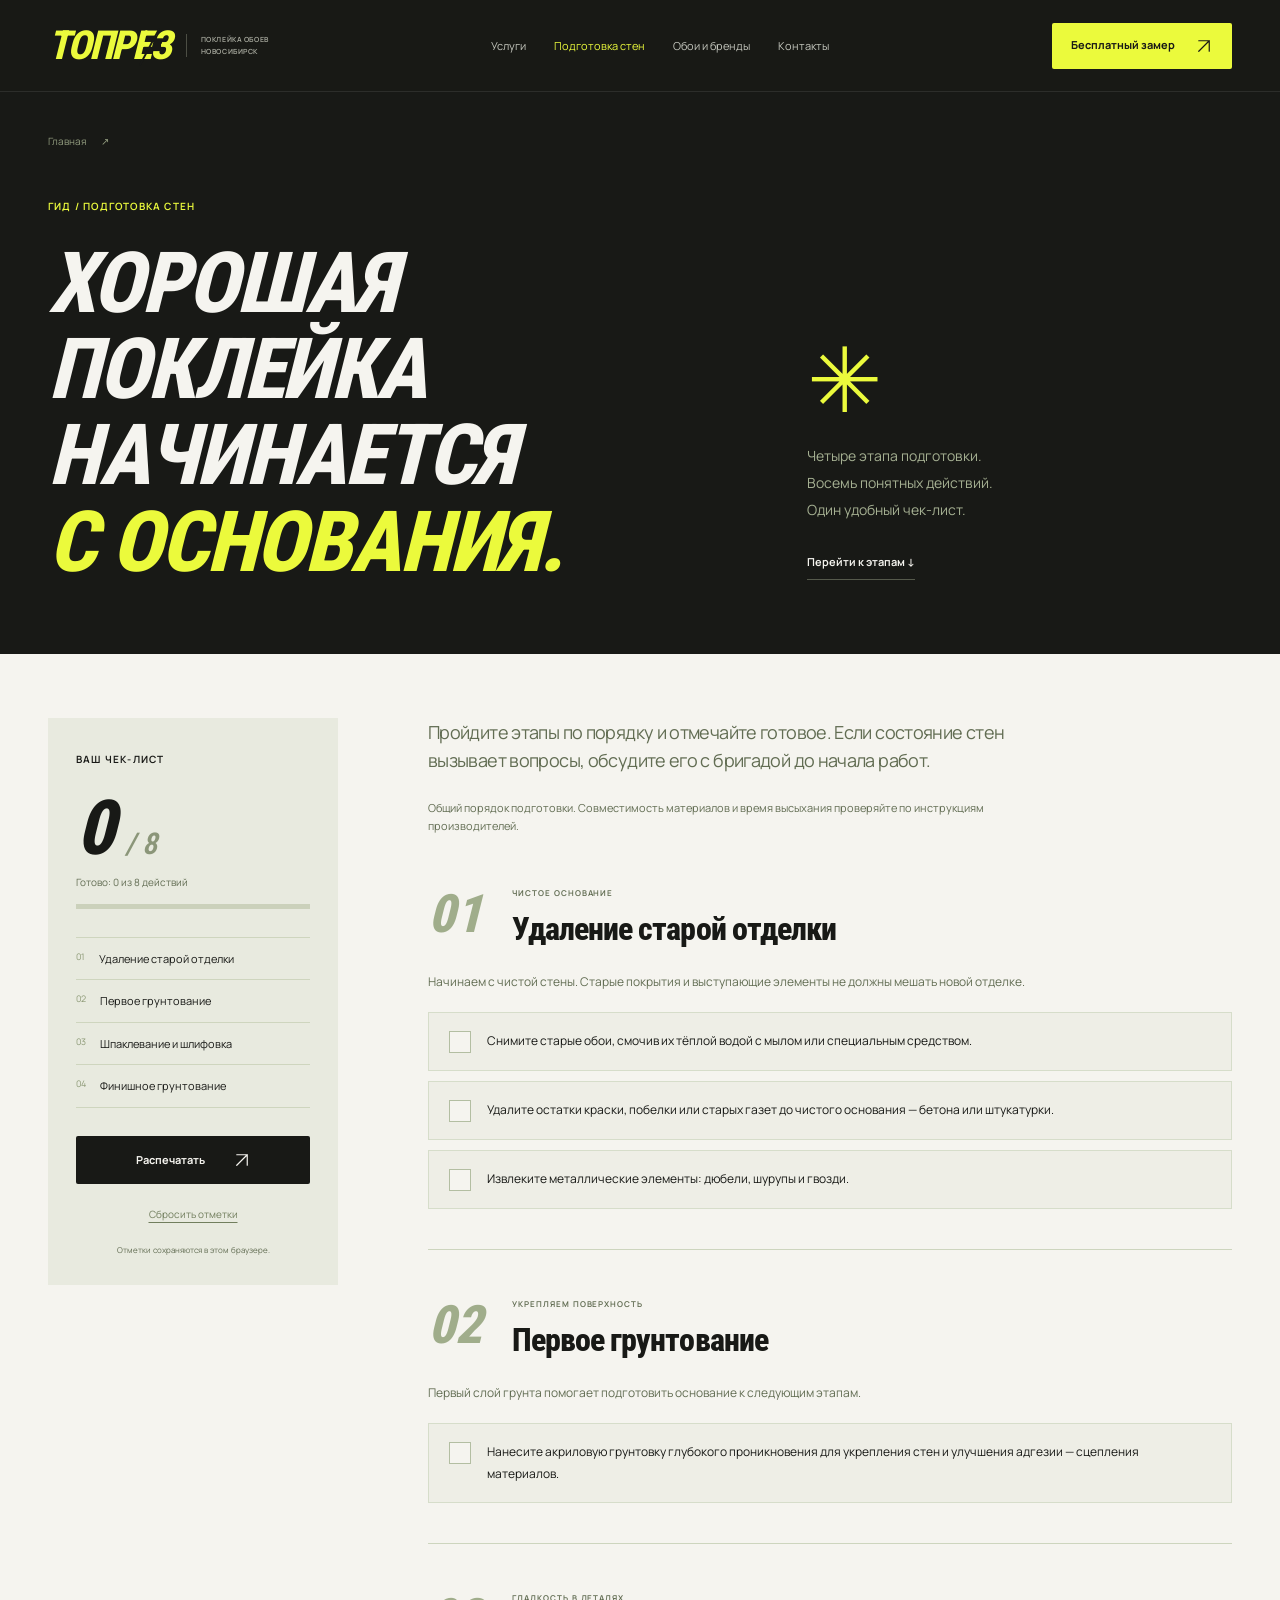
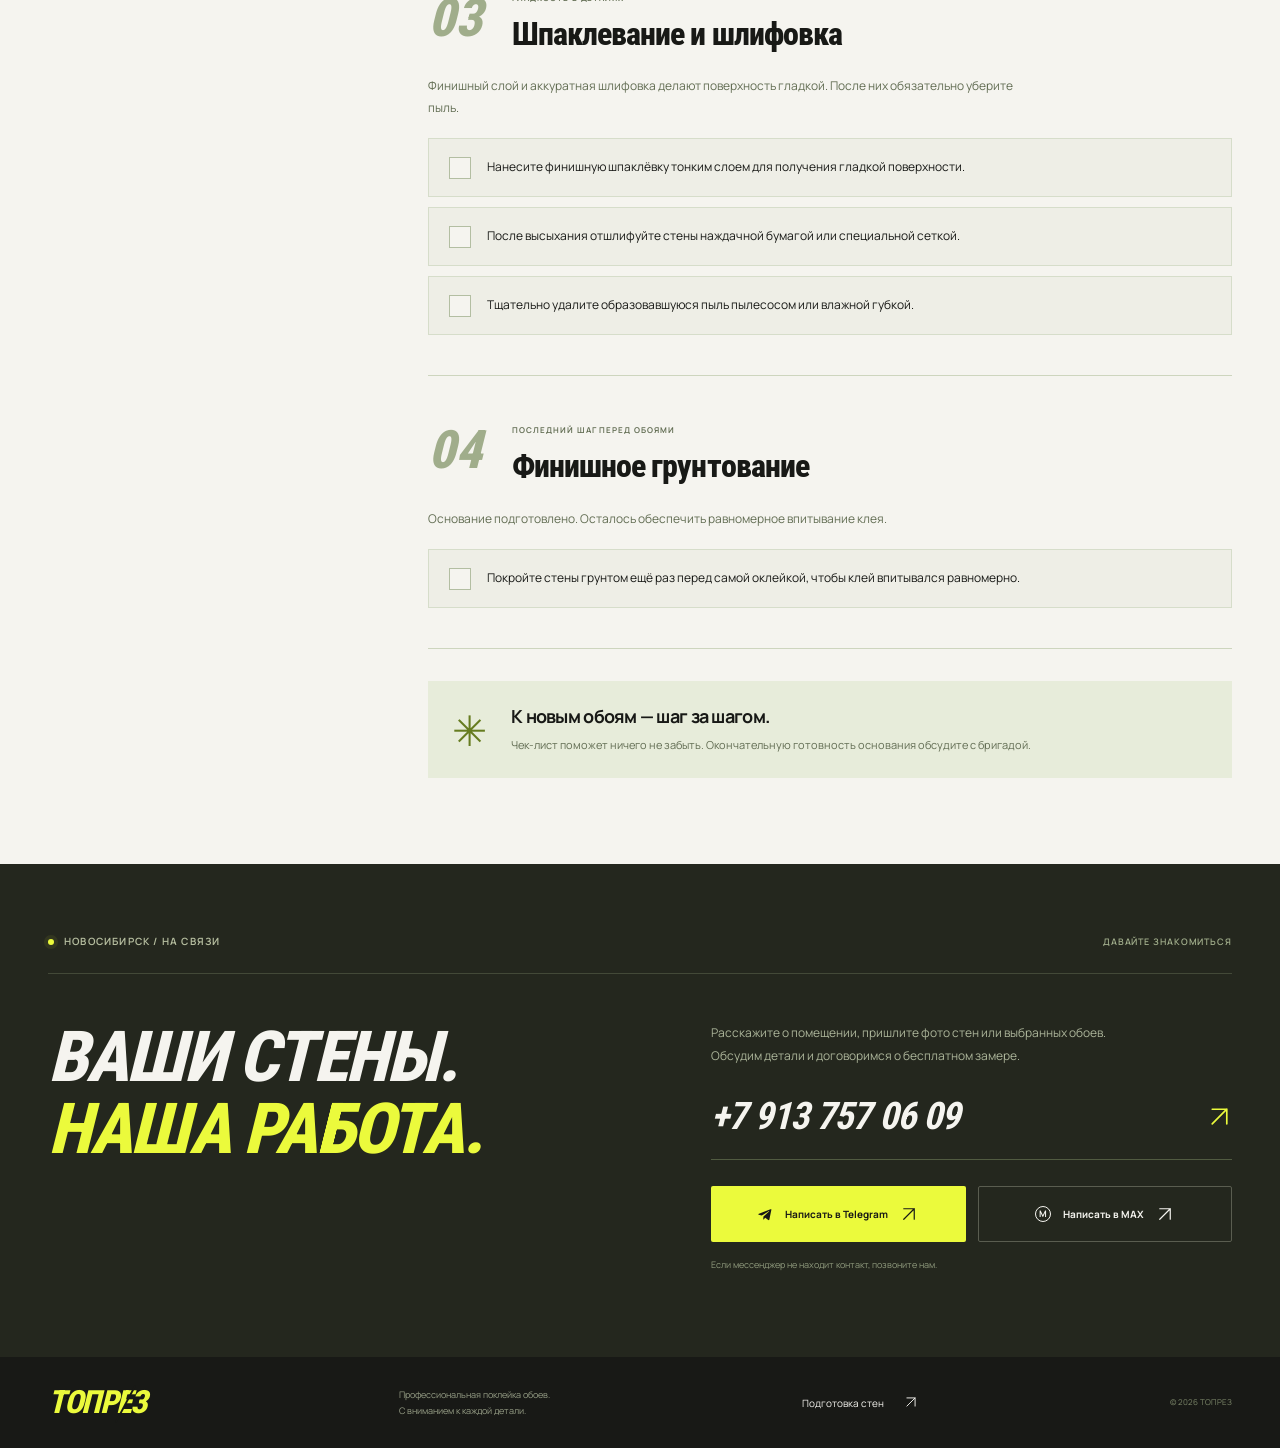
==== preparation/index.html @ 68a61044 "Publish TOPREZ wallpaper installation website" ====
<!doctype html><html lang="ru"><head><meta charset="UTF-8"><meta name="viewport" content="width=device-width,initial-scale=1"><meta name="theme-color" content="#181916"><title>Подготовка стен под обои — чек-лист | ТОПРЕЗ</title><meta name="description" content="Все этапы подготовки стен: удаление старой отделки, грунтование, шпаклевание и шлифовка. Чек-лист с сохранением и печатью."><meta property="og:title" content="Подготовка стен под обои — чек-лист | ТОПРЕЗ"><meta property="og:description" content="Все этапы подготовки стен: удаление старой отделки, грунтование, шпаклевание и шлифовка. Чек-лист с сохранением и печатью."><meta property="og:type" content="website"><link rel="icon" href="../assets/favicon.svg" type="image/svg+xml"><link rel="stylesheet" href="../assets/style.css"><script src="../assets/settings.js" defer></script><script src="../assets/app.js" defer></script></head><body class="page-preparation"><a class="skip-link" href="#main">К содержанию</a><header class="site-header"><div class="wrap header-inner"><a class="brand" href="../index.html" aria-label="ТОПРЕЗ — главная"><span class="wordmark">ТОПРЕЗ<span class="brand-cut" aria-hidden="true"></span></span><span class="brand-caption">ПОКЛЕЙКА ОБОЕВ <br>НОВОСИБИРСК</span></a><nav id="navigation" aria-label="Основная навигация"><a href="../index.html#services">Услуги</a><a aria-current="page" href="../preparation/index.html">Подготовка стен</a><a  href="../wallpapers/index.html">Обои и бренды</a><a href="#contact">Контакты</a></nav><button class="button button-small header-cta" data-contact>Бесплатный замер <svg viewBox="0 0 24 24" fill="none" aria-hidden="true"><path d="M5 19 19 5M5 5h14v14"/></svg></button><button class="menu-button" aria-label="Открыть меню" aria-expanded="false" aria-controls="navigation"><span></span><span></span></button></div></header><main id="main"><section class="subhero"><div class="wrap"><a class="breadcrumb" href="../index.html">Главная <span>↗</span></a><div class="subhero-grid"><div><span class="eyebrow yellow">ГИД / ПОДГОТОВКА СТЕН</span><h1>ХОРОШАЯ ПОКЛЕЙКА <br>НАЧИНАЕТСЯ <br><span>С ОСНОВАНИЯ.</span></h1></div><div class="subhero-aside"><span class="big-asterisk" aria-hidden="true">✳</span><p>Четыре этапа подготовки. <br>Восемь понятных действий. <br>Один удобный чек-лист.</p><a class="text-link light-link" href="#checklist">Перейти к этапам ↓</a></div></div></div></section><section class="prep-content light-section" id="checklist"><div class="wrap prep-layout"><aside class="prep-sidebar"><div class="checklist-progress"><span class="eyebrow">ВАШ ЧЕК-ЛИСТ</span><div class="progress-count"><strong id="completed-count">0</strong><span>/ 8</span></div><p id="progress-label">Отметьте выполненные действия</p><progress id="prep-progress" max="8" value="0" aria-label="Подготовка стен: выполненные действия"></progress><nav aria-label="Этапы подготовки"><a href="#step-1"><span>01</span>Удаление старой отделки</a><a href="#step-2"><span>02</span>Первое грунтование</a><a href="#step-3"><span>03</span>Шпаклевание и шлифовка</a><a href="#step-4"><span>04</span>Финишное грунтование</a></nav><div class="checklist-actions"><button id="print-checklist" class="button button-dark">Распечатать <svg viewBox="0 0 24 24" fill="none" aria-hidden="true"><path d="M5 19 19 5M5 5h14v14"/></svg></button><button id="reset-checklist" class="reset-link">Сбросить отметки</button></div><small id="storage-notice">Отметки сохраняются в этом браузере.</small></div></aside><div class="prep-steps"><div class="prep-intro"><p>Пройдите этапы по порядку и отмечайте готовое. Если состояние стен вызывает вопросы, обсудите его с бригадой до начала работ.</p><small>Общий порядок подготовки. Совместимость материалов и время высыхания проверяйте по инструкциям производителей.</small></div><article class="prep-step" id="step-1"><div class="prep-step-heading"><span class="prep-no">01</span><div><span class="eyebrow">ЧИСТОЕ ОСНОВАНИЕ</span><h2>Удаление старой отделки</h2></div></div><p class="prep-description">Начинаем с чистой стены. Старые покрытия и выступающие элементы не должны мешать новой отделке.</p><div class="check-items"><label class="check-item"><input type="checkbox" data-prep="0"><span class="custom-check"><svg viewBox="0 0 24 24" fill="none" aria-hidden="true"><path d="m5 12 4 4L19 6"/></svg></span><span>Снимите старые обои, смочив их тёплой водой с мылом или специальным средством.</span></label><label class="check-item"><input type="checkbox" data-prep="1"><span class="custom-check"><svg viewBox="0 0 24 24" fill="none" aria-hidden="true"><path d="m5 12 4 4L19 6"/></svg></span><span>Удалите остатки краски, побелки или старых газет до чистого основания — бетона или штукатурки.</span></label><label class="check-item"><input type="checkbox" data-prep="2"><span class="custom-check"><svg viewBox="0 0 24 24" fill="none" aria-hidden="true"><path d="m5 12 4 4L19 6"/></svg></span><span>Извлеките металлические элементы: дюбели, шурупы и гвозди.</span></label></div></article><article class="prep-step" id="step-2"><div class="prep-step-heading"><span class="prep-no">02</span><div><span class="eyebrow">УКРЕПЛЯЕМ ПОВЕРХНОСТЬ</span><h2>Первое грунтование</h2></div></div><p class="prep-description">Первый слой грунта помогает подготовить основание к следующим этапам.</p><div class="check-items"><label class="check-item"><input type="checkbox" data-prep="3"><span class="custom-check"><svg viewBox="0 0 24 24" fill="none" aria-hidden="true"><path d="m5 12 4 4L19 6"/></svg></span><span>Нанесите акриловую грунтовку глубокого проникновения для укрепления стен и улучшения адгезии — сцепления материалов.</span></label></div></article><article class="prep-step" id="step-3"><div class="prep-step-heading"><span class="prep-no">03</span><div><span class="eyebrow">ГЛАДКОСТЬ В ДЕТАЛЯХ</span><h2>Шпаклевание и шлифовка</h2></div></div><p class="prep-description">Финишный слой и аккуратная шлифовка делают поверхность гладкой. После них обязательно уберите пыль.</p><div class="check-items"><label class="check-item"><input type="checkbox" data-prep="4"><span class="custom-check"><svg viewBox="0 0 24 24" fill="none" aria-hidden="true"><path d="m5 12 4 4L19 6"/></svg></span><span>Нанесите финишную шпаклёвку тонким слоем для получения гладкой поверхности.</span></label><label class="check-item"><input type="checkbox" data-prep="5"><span class="custom-check"><svg viewBox="0 0 24 24" fill="none" aria-hidden="true"><path d="m5 12 4 4L19 6"/></svg></span><span>После высыхания отшлифуйте стены наждачной бумагой или специальной сеткой.</span></label><label class="check-item"><input type="checkbox" data-prep="6"><span class="custom-check"><svg viewBox="0 0 24 24" fill="none" aria-hidden="true"><path d="m5 12 4 4L19 6"/></svg></span><span>Тщательно удалите образовавшуюся пыль пылесосом или влажной губкой.</span></label></div></article><article class="prep-step" id="step-4"><div class="prep-step-heading"><span class="prep-no">04</span><div><span class="eyebrow">ПОСЛЕДНИЙ ШАГ ПЕРЕД ОБОЯМИ</span><h2>Финишное грунтование</h2></div></div><p class="prep-description">Основание подготовлено. Осталось обеспечить равномерное впитывание клея.</p><div class="check-items"><label class="check-item"><input type="checkbox" data-prep="7"><span class="custom-check"><svg viewBox="0 0 24 24" fill="none" aria-hidden="true"><path d="m5 12 4 4L19 6"/></svg></span><span>Покройте стены грунтом ещё раз перед самой оклейкой, чтобы клей впитывался равномерно.</span></label></div></article><div class="prep-finish"><span aria-hidden="true">✳</span><div><h3 id="finish-title">К новым обоям — шаг за шагом.</h3><p>Чек-лист поможет ничего не забыть. Окончательную готовность основания обсудите с бригадой.</p></div></div></div></div></section></main><section class="contact-section" id="contact"><div class="wrap"><div class="section-top"><span class="eyebrow"><span class="dot"></span> НОВОСИБИРСК / НА СВЯЗИ</span><span class="section-number">ДАВАЙТЕ ЗНАКОМИТЬСЯ</span></div><div class="contact-grid"><h2>ВАШИ СТЕНЫ. <br><span>НАША РАБОТА.</span></h2><div class="contact-copy"><p>Расскажите о помещении, пришлите фото стен или выбранных обоев. Обсудим детали и договоримся о бесплатном замере.</p><a class="phone-link" href="tel:+79137570609">+7 913 757 06 09 <svg viewBox="0 0 24 24" fill="none" aria-hidden="true"><path d="M5 19 19 5M5 5h14v14"/></svg></a><div class="contact-buttons"><a class="button" href="https://t.me/+79137570609" target="_blank" rel="noopener noreferrer"><svg viewBox="0 0 24 24" aria-hidden="true" fill="currentColor"><path d="M21.4 4.2 18.2 20c-.2 1.1-.9 1.3-1.8.8l-4.8-3.5-2.3 2.2c-.3.3-.5.5-1 .5l.4-4.9 9-8.1c.4-.4-.1-.6-.6-.3L6 13.7l-4.8-1.5c-1-.3-1-1 .2-1.4L20 3.6c.9-.3 1.7.2 1.4.6Z"/></svg> Написать в Telegram <svg viewBox="0 0 24 24" fill="none" aria-hidden="true"><path d="M5 19 19 5M5 5h14v14"/></svg></a><button class="button button-outline" data-max><span class="max-symbol" aria-hidden="true">М</span> Написать в MAX <svg viewBox="0 0 24 24" fill="none" aria-hidden="true"><path d="M5 19 19 5M5 5h14v14"/></svg></button></div><p class="contact-note">Если мессенджер не находит контакт, позвоните нам.</p></div></div></div></section><footer class="footer"><div class="wrap footer-inner"><a class="brand" href="../index.html" aria-label="ТОПРЕЗ — главная"><span class="wordmark">ТОПРЕЗ<span class="brand-cut" aria-hidden="true"></span></span></a><p>Профессиональная поклейка обоев. <br>С вниманием к каждой детали.</p><a href="../preparation/index.html">Подготовка стен <svg viewBox="0 0 24 24" fill="none" aria-hidden="true"><path d="M5 19 19 5M5 5h14v14"/></svg></a><span>© 2026 ТОПРЕЗ</span></div></footer><div class="mobile-contact"><a href="tel:+79137570609" aria-label="Позвонить"><svg viewBox="0 0 24 24" fill="none" aria-hidden="true"><path d="m8 3 3 5-3 3c2 3 3 4 6 5l3-3 4 3c0 4-2 6-5 5C9 19 4 14 3 8 2 5 4 3 8 3Z"/></svg></a><button class="button" data-contact>Записаться на замер <svg viewBox="0 0 24 24" fill="none" aria-hidden="true"><path d="M5 19 19 5M5 5h14v14"/></svg></button></div><dialog id="contact-dialog" aria-labelledby="dialog-title"><button class="dialog-close" aria-label="Закрыть">×</button><div class="eyebrow">БЕСПЛАТНЫЙ ЗАМЕР</div><h2 id="dialog-title">ОБСУДИМ <br>ВАШИ СТЕНЫ?</h2><p id="dialog-copy">Выберите удобный способ связи. Расскажите, какие обои вы выбрали и когда планируете начать.</p><a class="dialog-phone" href="tel:+79137570609">+7 913 757 06 09</a><div class="dialog-actions"><a class="button" id="dialog-telegram" href="https://t.me/+79137570609" target="_blank" rel="noopener noreferrer"><svg viewBox="0 0 24 24" aria-hidden="true" fill="currentColor"><path d="M21.4 4.2 18.2 20c-.2 1.1-.9 1.3-1.8.8l-4.8-3.5-2.3 2.2c-.3.3-.5.5-1 .5l.4-4.9 9-8.1c.4-.4-.1-.6-.6-.3L6 13.7l-4.8-1.5c-1-.3-1-1 .2-1.4L20 3.6c.9-.3 1.7.2 1.4.6Z"/></svg> Telegram <svg viewBox="0 0 24 24" fill="none" aria-hidden="true"><path d="M5 19 19 5M5 5h14v14"/></svg></a><button class="button button-dark" id="dialog-max">MAX <svg viewBox="0 0 24 24" fill="none" aria-hidden="true"><path d="M5 19 19 5M5 5h14v14"/></svg></button><button class="button button-outline-dark" id="copy-phone">Скопировать номер</button><a class="dialog-call" href="tel:+79137570609"><svg viewBox="0 0 24 24" fill="none" aria-hidden="true"><path d="m8 3 3 5-3 3c2 3 3 4 6 5l3-3 4 3c0 4-2 6-5 5C9 19 4 14 3 8 2 5 4 3 8 3Z"/></svg> Позвонить</a></div><p id="copy-status" role="status" aria-live="polite"></p><a id="open-max" class="text-link" href="https://web.max.ru/" target="_blank" rel="noopener noreferrer" hidden>Открыть MAX <svg viewBox="0 0 24 24" fill="none" aria-hidden="true"><path d="M5 19 19 5M5 5h14v14"/></svg></a></dialog><div class="toast" role="status" aria-live="polite"></div></body></html>
---- assets/style.css ----
@font-face{font-family:Display;src:url('display.ttf') format('truetype');font-display:swap;font-weight:100 900}@font-face{font-family:Text;src:url('text.ttf') format('truetype');font-display:swap;font-weight:100 900}
:root{--ink:#181916;--yellow:#ebfa3c;--paper:#f5f4ef;--muted:#9e9f96;--line:#d8d8cf;--display:Display,'Arial Narrow',Impact,sans-serif;--text:Text,Arial,sans-serif}*{box-sizing:border-box}html{scroll-behavior:smooth;scroll-padding-top:96px}body{margin:0;background:var(--ink);color:var(--paper);font:15px/1.6 var(--text);-webkit-font-smoothing:antialiased}body.menu-open,body.dialog-open{overflow:hidden}button,input{font:inherit}a{color:inherit;text-decoration:none}button{cursor:pointer}button,a,input,summary{touch-action:manipulation}button{color:inherit}svg{width:24px;height:24px;flex-shrink:0;stroke:currentColor;stroke-width:1.6;stroke-linecap:round;stroke-linejoin:round}svg[fill=currentColor]{stroke:none}img{max-width:100%;display:block}button{border:0;background:none}button:disabled{cursor:default}a:focus-visible,button:focus-visible,summary:focus-visible,[tabindex]:focus-visible{outline:3px solid #8b9c00;outline-offset:5px}.site-header a:focus-visible,.site-header button:focus-visible,.contact-section a:focus-visible,.contact-section button:focus-visible{outline-color:var(--yellow)}[hidden]{display:none!important}::selection{background:var(--yellow);color:var(--ink)}h1,h2,h3,p{margin-top:0}h1,h2{font-family:var(--display);font-weight:800;font-style:italic;letter-spacing:-.025em;line-height:1.02}h1{font-size:clamp(64px,7.9vw,120px)}h2{font-size:clamp(40px,4.4vw,66px)}h3{font-size:22px;line-height:1.25;letter-spacing:-.04em}h2 em{font-style:inherit;color:#73766b}p{margin-bottom:24px}small{font-size:12px;line-height:1.6}a,button{transition:background .2s,color .2s,transform .2s}.wrap{width:min(1320px,calc(100% - 96px));margin-inline:auto}.yellow{color:var(--yellow)}.eyebrow{font-size:10px;letter-spacing:.12em;font-weight:650;display:inline-flex;gap:10px;align-items:center;line-height:1.5}.dot{width:6px;height:6px;border-radius:50%;background:var(--yellow);display:inline-block;box-shadow:0 0 0 4px #ebfa3c12}.section-top{display:flex;justify-content:space-between;gap:24px;align-items:center;margin-bottom:48px}.section-number{font-size:9px;font-weight:600;letter-spacing:.1em;color:#797c70}.button{display:inline-flex;justify-content:center;align-items:center;gap:28px;padding:19px 24px;background:var(--yellow);color:var(--ink);font-size:12px;font-weight:700;line-height:1.3;min-height:56px;border:1px solid transparent;border-radius:2px}.button:hover{background:#f2ff78;transform:translateY(-2px)}.button svg{width:18px;height:18px}.button-small{min-height:44px;padding:13px 18px;gap:20px;font-size:11px}.button-dark{background:var(--ink);color:var(--paper)}.button-dark:hover{background:#34362e}.button-outline{border-color:#5a5d50;background:transparent;color:var(--paper)}.button-outline:hover{background:#303228}.button-outline-dark{background:transparent;border-color:#c3c6b8;color:var(--ink)}.button-outline-dark:hover{background:#e2e5d7}.text-link{display:inline-flex;gap:30px;align-items:center;padding:0 0 8px;border-bottom:1px solid #babeb0;font-size:12px;line-height:1.5;font-weight:650;color:var(--ink)}.text-link svg{width:18px;height:18px}.text-link:hover{gap:36px;color:#6d7605}.light-link{color:var(--paper);border-color:#55594b}.light-link:hover{color:var(--yellow)}.light-section{background:var(--paper);color:var(--ink)}.skip-link{position:fixed;top:-100px;left:20px;padding:12px;background:var(--yellow);color:var(--ink);z-index:50}.skip-link:focus{top:16px}
/* Brand and navigation */
.site-header{height:92px;border-bottom:1px solid #ffffff17;background:#181916f5;position:relative;z-index:20}.header-inner{height:100%;display:flex;align-items:center;justify-content:space-between;gap:28px}.brand{display:inline-flex;align-items:center;gap:16px}.wordmark{font:italic 800 40px/.9 var(--display);letter-spacing:-.055em;color:var(--yellow);position:relative;display:inline-block;white-space:nowrap}.brand-caption{font-size:7px;font-weight:650;line-height:1.6;letter-spacing:.08em;color:#a4a69a;border-left:1px solid #4c4e44;padding-left:14px}.brand-cut{display:block;background:var(--ink);height:2px;width:41px;position:absolute;right:0;top:50%;transform:rotate(-62deg)}nav{display:flex;gap:28px;align-items:center}.site-header nav a{font-size:11px;color:#c5c7bd;white-space:nowrap}.site-header nav a:hover,.site-header nav a[aria-current]{color:var(--yellow)}.menu-button{display:none;width:42px;height:42px;padding:10px}.menu-button span{display:block;width:22px;height:1px;background:var(--paper);margin:6px 0;transition:transform .2s}.menu-button[aria-expanded=true] span:first-child{transform:translateY(3.5px) rotate(45deg)}.menu-button[aria-expanded=true] span:last-child{transform:translateY(-3.5px) rotate(-45deg)}
/* Main hero */
.hero{padding-top:56px;overflow:hidden}.hero-grid{display:grid;grid-template-columns:1.05fr 1fr;gap:36px;align-items:center}.hero-copy{position:relative;z-index:2;padding-block:10px}.hero h1{margin:28px 0 24px;font-size:clamp(60px,7.4vw,110px);line-height:1.02;white-space:nowrap}.hero h1 span{color:var(--yellow)}.hero-description{color:#b5b8aa;font-size:12px;line-height:1.85;max-width:400px;margin-bottom:28px}.hero-actions{display:flex;gap:30px;align-items:center}.hero-secondary{font-size:11px;display:flex;gap:14px;align-items:center;color:#c9ccbd}.hero-secondary:hover{color:var(--yellow)}.hero-secondary span{font-size:18px}.hero-guarantee{display:flex;gap:12px;align-items:center;margin-top:38px;color:#e0e2d7;font-size:10px;line-height:1.6}.hero-guarantee svg{color:var(--yellow);width:27px;height:27px;border:1px solid #4a4e3a;border-radius:50%;padding:5px}.hero-guarantee small{font-size:9px;color:#919584}.hero-visual{height:535px;position:relative;align-self:stretch;margin-left:15px;isolation:isolate}.hero-visual>img{height:100%;width:100%;object-fit:cover;object-position:57% center;border-radius:1px}.hero-visual::after{content:'';position:absolute;inset:50% 0 0;background:linear-gradient(transparent,#16180dd9);z-index:0}.image-caption{position:absolute;bottom:24px;left:24px;right:50px;z-index:1;display:flex;flex-direction:column;gap:5px;font-size:8px;letter-spacing:.12em}.image-caption span:last-child{font-size:8px;color:#e0e0d0;letter-spacing:.02em}.hero-stamp{position:absolute;top:28px;left:-46px;width:112px;height:112px;border-radius:50%;background:var(--yellow);color:var(--ink);display:flex;align-items:center;justify-content:center;flex-direction:column;transform:rotate(-12deg);z-index:2;border:1px solid var(--ink);box-shadow:0 0 0 5px var(--yellow);font-size:8px;font-weight:700;letter-spacing:.09em}.hero-stamp strong{font:italic 800 40px/1.25 var(--display);letter-spacing:-.03em}.image-corner{position:absolute;bottom:0;right:0;background:var(--yellow);color:var(--ink);font-size:25px;width:50px;height:50px;text-align:center;line-height:50px;z-index:1}.hero-bottom{border-top:1px solid #ffffff1c;margin-top:42px;padding-block:22px;display:flex;align-items:center;justify-content:space-between;font-size:8px;letter-spacing:.1em;color:#9b9f8d}.tiny-cross{font-size:25px;color:var(--yellow);line-height:1}.brand-strip{background:var(--yellow);color:var(--ink);overflow:hidden;padding:14px 0 13px}.brand-strip>div{font:italic 800 42px/1 var(--display);letter-spacing:-.01em;display:flex;align-items:center;gap:28px;white-space:nowrap;width:max-content;transform:translateX(-32px)}.brand-strip span{font:normal 34px/1 Arial}.services{padding:90px 0 96px}.section-heading{display:flex;justify-content:space-between;align-items:flex-end;gap:60px;margin-bottom:38px}.section-heading h2{margin:0;flex:1}.section-heading>p{font-size:12px;color:#74786b;max-width:300px;margin:0;line-height:1.85}.service-grid{display:grid;grid-template-columns:repeat(3,1fr);gap:16px}.service-card{padding:28px 30px;background:#eaeae2;min-height:365px;position:relative;transition:transform .25s,background .25s}.service-card:hover{transform:translateY(-5px);background:#e4e5da}.card-top{display:flex;justify-content:space-between;align-items:center;margin-bottom:33px}.card-top>span{font-size:10px;color:#737866}.card-top>svg{width:52px;height:52px;stroke-width:1.3}.service-card h3{font:italic 800 38px/1.08 var(--display);letter-spacing:-.02em;margin-bottom:20px}.service-card p{font-size:11px;max-width:240px;color:#6b7061;line-height:1.85;padding-bottom:32px;margin-bottom:0}.service-card-yellow{background:var(--yellow)}.service-card-yellow:hover{background:#e5f23c}.service-card-yellow p{color:#4d532b}.circle-link{position:absolute;right:24px;bottom:24px;width:35px;height:35px;border:1px solid #c0c4b4;border-radius:50%;display:grid;place-items:center}.circle-link:hover{background:var(--ink);color:var(--yellow);border-color:var(--ink);transform:rotate(6deg)}.circle-link svg{width:17px;height:17px}.service-card-yellow .circle-link{border-color:#acb929}.day-section{padding:78px 0 82px;background:var(--ink)}.day-grid{display:grid;grid-template-columns:1.3fr 1fr;gap:100px}.day-section h2{font-size:clamp(65px,7.5vw,110px);margin:28px 0 0}.outline-text{-webkit-text-stroke:1px var(--yellow);color:transparent;font-size:1.15em}.day-copy{display:grid;grid-template-columns:60px 1fr;align-content:center;gap:0 28px}.asterisk{font-size:75px;line-height:1;color:var(--yellow);grid-row:1/4}.day-copy p{font-size:20px;line-height:1.5;margin:0 0 18px;letter-spacing:-.03em}.day-copy small{font-size:11px;color:#969d89;max-width:300px;line-height:1.8;margin-bottom:28px}.day-copy .text-link{justify-self:start}.process{padding:90px 0}.process h2{margin-bottom:45px}.steps-grid{display:grid;grid-template-columns:repeat(4,1fr);gap:30px}.step-no{display:flex;justify-content:space-between;border-bottom:1px solid #c7cbbb;padding-bottom:15px;margin-bottom:24px;font:italic 700 38px/1 var(--display);color:#9ca28d}.step-no>span{font:normal 18px var(--text);color:#686e5b}.steps-grid h3{font-size:16px;letter-spacing:-.04em;margin-bottom:12px}.steps-grid p{font-size:11px;color:#737969;line-height:1.85;margin:0}.steps-grid a{font-size:10px;font-weight:650;display:inline-block;margin-top:16px;border-bottom:1px solid #b8bfaa}.steps-grid a:hover{color:#777f05}.preparation-teaser{background:#e9e9df;color:var(--ink);padding:72px 0}.prep-teaser-grid{display:grid;grid-template-columns:1fr 1fr;gap:90px;align-items:center}.prep-teaser-grid h2{font-size:45px;margin:22px 0}.prep-teaser-grid p{font-size:12px;color:#6d7462;max-width:365px;line-height:1.85}.paper-art{position:relative;height:330px;display:flex;align-items:center;justify-content:center}.paper-sheet{position:absolute;width:230px;height:290px;background:#f9f9f3;border:1px solid #c9cdbd;box-shadow:8px 12px 20px #4b50300d}.sheet-back{transform:rotate(-12deg) translate(-20px,0);background:repeating-linear-gradient(0deg,#e5e5da,#e5e5da 1px,#e0e0d3 1px,#e0e0d3 4px)}.sheet-front{transform:rotate(6deg);padding:36px 22px;display:flex;flex-direction:column;justify-content:space-between}.sheet-front>span{font:italic 800 37px/1.1 var(--display);letter-spacing:-.04em}.sheet-front b{font-weight:800;color:#878f74}.sheet-front i{font-size:10px;font-style:normal;border-top:1px solid #c7cdba;padding-top:12px}.paper-note{position:absolute;bottom:5px;left:18px;writing-mode:vertical-rl;font-size:8px;letter-spacing:.16em;transform:rotate(180deg);color:#7a8468}.faq{padding:100px 0}.faq-grid{display:grid;grid-template-columns:.8fr 1.4fr;gap:100px}.faq h2{margin:24px 0}.faq-grid>div>p{font-size:12px;color:#7a806e;line-height:1.8}.faq details{border-bottom:1px solid #cdd1c1}.faq details:first-child{border-top:1px solid #cdd1c1}.faq summary{display:flex;align-items:center;justify-content:space-between;gap:20px;list-style:none;padding:22px 0;font-size:14px;font-weight:600;cursor:pointer}.faq summary::-webkit-details-marker{display:none}.faq summary span{font-weight:400;font-size:26px;color:#727b60;line-height:1}.faq details[open] summary span{transform:rotate(45deg)}.faq details>p{font-size:12px;color:#707a60;line-height:1.9;max-width:540px;margin:0 40px 24px 0}
/* Contacts */
.contact-section{padding:70px 0 84px;background:#24271e}.contact-section .section-top{border-bottom:1px solid #434938;padding-bottom:24px}.contact-section .eyebrow{color:#b4bc9e}.contact-section .section-number{color:#8c967b}.contact-grid{display:grid;grid-template-columns:1.1fr 1fr;gap:90px;align-items:start}.contact-grid h2{font-size:clamp(50px,5.5vw,80px);margin:0;white-space:nowrap}.contact-grid h2>span{color:var(--yellow)}.contact-copy>p{font-size:12px;color:#acb59a;line-height:1.9;max-width:410px;margin-bottom:24px}.phone-link{font:italic 700 38px/1.3 var(--display);display:flex;align-items:center;justify-content:space-between;border-bottom:1px solid #515b41;padding-bottom:18px;margin-bottom:26px;letter-spacing:-.025em}.phone-link:hover{color:var(--yellow)}.phone-link>svg{color:var(--yellow);width:25px;height:25px}.contact-buttons{display:flex;gap:12px}.contact-buttons .button{font-size:10px;gap:12px;padding:16px 18px;flex:1}.contact-buttons .button>svg:first-child{width:15px;height:15px}.contact-copy .contact-note{font-size:9px;margin:14px 0 0;color:#909b7e}.max-symbol{border:1.5px solid currentColor;border-radius:50%;font-size:9px;width:16px;height:16px;line-height:14px;text-align:center}.footer{background:var(--ink);padding:30px 0}.footer-inner{display:flex;align-items:center;justify-content:space-between;gap:24px}.footer .wordmark{font-size:32px}.footer p{font-size:9px;color:#979f87;line-height:1.7;margin:0}.footer-inner>a:not(.brand){display:flex;gap:20px;font-size:10px}.footer-inner>a>svg{width:14px;height:14px}.footer-inner>span{font-size:8px;color:#7e896b}.mobile-contact{display:none}dialog{border:0;border-radius:3px;width:min(510px,calc(100% - 32px));max-height:90dvh;overflow-y:auto;background:var(--paper);color:var(--ink);padding:44px;box-shadow:0 24px 100px #0007}dialog::backdrop{background:#11160ed4;backdrop-filter:blur(8px)}.dialog-close{position:absolute;right:15px;top:12px;font-size:30px;width:42px;height:42px;line-height:1;color:#737c65}.dialog-close:hover{color:var(--ink);background:#e5e8dc}.dialog-close:focus-visible{outline-offset:-3px}dialog h2{font-size:54px;margin:22px 0}dialog p{font-size:12px;line-height:1.8;color:#6e775f}.dialog-phone{font:italic 700 32px var(--display);letter-spacing:-.02em;display:inline-block;margin-bottom:24px}.dialog-phone:hover{color:#7b8500}.dialog-actions{display:grid;grid-template-columns:1fr 1fr;gap:10px}.dialog-actions .button{gap:14px;font-size:11px;padding:16px 12px}.dialog-call{display:flex;align-items:center;justify-content:center;gap:8px;font-size:11px}.dialog-call svg{width:16px;height:16px}#copy-status{margin:14px 0 0;font-size:11px;min-height:18px}.toast{position:fixed;bottom:28px;left:50%;transform:translate(-50%,20px);padding:12px 22px;border:1px solid #4a5536;background:var(--ink);color:var(--paper);font-size:12px;opacity:0;pointer-events:none;transition:.2s;z-index:80}.toast.visible{opacity:1;transform:translate(-50%,0)}
/* Inner pages */
.subhero{padding:36px 0 68px;background:var(--ink)}.breadcrumb{display:inline-flex;gap:14px;font-size:10px;color:#919b7e;margin-bottom:44px}.breadcrumb:hover{color:var(--yellow)}.subhero-grid{display:grid;grid-template-columns:1.6fr 1fr;gap:80px;align-items:end}.subhero h1{font-size:clamp(55px,6.6vw,96px);margin:24px 0 0}.subhero h1 span{color:var(--yellow)}.subhero-aside{padding-bottom:6px}.big-asterisk{font-size:90px;color:var(--yellow);display:block;line-height:1;margin-bottom:20px}.subhero-aside p{font-size:14px;line-height:1.9;color:#a5b092;margin-bottom:26px}.subhero-aside .text-link{font-size:11px}.prep-content{padding:64px 0 86px}.prep-layout{display:grid;grid-template-columns:290px 1fr;gap:90px;align-items:start}.prep-sidebar{position:sticky;top:28px}.checklist-progress{background:#e8eadf;padding:28px}.progress-count{display:flex;align-items:baseline;gap:10px;margin:20px 0 8px}.progress-count strong{font:italic 800 76px/1 var(--display)}.progress-count span{font:italic 600 30px/1 var(--display);color:#8b9679}.checklist-progress>p{font-size:10px;color:#6e7a5e;margin:0 0 14px}.checklist-progress progress{width:100%;height:5px;display:block;border:0;border-radius:0;background:#cbd1bb;accent-color:#5e6e22}.checklist-progress progress::-webkit-progress-bar{background:#cbd1bb}.checklist-progress progress::-webkit-progress-value{background:#5e6e22}.checklist-progress nav{margin:28px 0;display:flex;align-items:stretch;flex-direction:column;gap:0}.checklist-progress nav a{display:flex;gap:14px;padding:12px 0;border-bottom:1px solid #ced5be;font-size:11px}.checklist-progress nav a:first-child{border-top:1px solid #ced5be}.checklist-progress nav a span{color:#8b9874;font-size:9px}.checklist-progress nav a:hover{color:#657603}.checklist-actions{display:flex;flex-direction:column;gap:14px}.checklist-actions .button{font-size:11px;padding:14px;min-height:46px}.reset-link{font-size:10px;color:#717e5d;text-decoration:underline;text-underline-offset:4px;padding:8px}.checklist-progress>small{font-size:8px;color:#737f60;display:block;margin-top:14px;text-align:center}.prep-intro>p{font-size:18px;letter-spacing:-.035em;line-height:1.6;max-width:650px}.prep-intro>small{font-size:11px;color:#818c6e;display:block;max-width:600px}.prep-step{padding:40px 0;border-bottom:1px solid #cdd5be;scroll-margin-top:20px}.prep-step:first-of-type{padding-top:45px}.prep-step-heading{display:flex;gap:22px;align-items:center;margin-bottom:22px}.prep-no{font:italic 800 53px/1 var(--display);color:#a0ad8b;min-width:62px}.prep-step-heading .eyebrow{font-size:8px;color:#85926f}.prep-step h2{font-size:32px;font-style:normal;letter-spacing:-.03em;line-height:1.2;margin:7px 0 0}.prep-description{font-size:12px;line-height:1.8;color:#7d886b;max-width:610px;margin-bottom:20px}.check-items{display:flex;flex-direction:column;gap:10px}.check-item{position:relative;display:flex;align-items:flex-start;gap:16px;border:1px solid #d6ddca;padding:17px 20px;cursor:pointer;transition:background .15s,border .15s;font-size:12px;line-height:1.8;background:#eeeee6}.check-item:hover{background:#e6e9dc;border-color:#b6c49e}.check-item input{position:absolute;opacity:0;width:24px;height:24px;margin:0}.custom-check{width:22px;height:22px;border:1px solid #b3bea2;display:grid;place-items:center;flex-shrink:0;margin-top:1px;background:var(--paper)}.custom-check svg{width:15px;height:15px;opacity:0}.check-item input:checked+.custom-check{background:var(--yellow);border-color:#adb92e}.check-item input:checked+.custom-check svg{opacity:1}.check-item:has(input:checked){background:#e6ebd8}.check-item input:focus-visible+.custom-check{outline:3px solid #718316;outline-offset:3px}.prep-finish{display:flex;gap:24px;margin-top:32px;padding:24px;background:#e7ecda;align-items:center}.prep-finish>span{font-size:42px;color:#667c20;line-height:1}.prep-finish h3{font-size:18px;margin:0 0 8px}.prep-finish p{font-size:11px;color:#778766;margin:0;line-height:1.7}
/* Wallpapers and editorial brands */
.texture-section{padding:76px 0 90px}.texture-grid{display:grid;grid-template-columns:1fr 1fr;gap:80px;align-items:center}.texture-preview{height:460px;position:relative;isolation:isolate;overflow:hidden;background-color:#c2b59b;box-shadow:inset 0 0 70px #55462b20;transition:background-color .6s}.texture-linen{background-image:repeating-linear-gradient(0deg,#fff1 0,#fff1 1px,#00000004 1px,#00000004 3px),repeating-linear-gradient(90deg,#fff1 0,#fff1 1px,transparent 1px,transparent 4px)}.texture-pattern{background-color:#a7b1a0;background-image:repeating-linear-gradient(60deg,transparent 0,transparent 55px,#e7edd066 55px,#e7edd066 57px,transparent 57px,transparent 110px),repeating-linear-gradient(-60deg,transparent 0,transparent 55px,#e7edd066 55px,#e7edd066 57px,transparent 57px,transparent 110px)}.texture-mural{background-color:#b2baa5;background-image:radial-gradient(ellipse at 80% 100%,#616c4d 0,#616c4d 30%,transparent 30.4%),radial-gradient(ellipse at 15% 100%,#889071 0,#889071 50%,transparent 50.4%),radial-gradient(ellipse at 70% 100%,#d8cdb3 0,#d8cdb3 65%,transparent 65.3%)}.texture-light{position:absolute;inset:0;background:linear-gradient(125deg,transparent 30%,#fff3 30.5%,#fff3 48%,transparent 48.5%);pointer-events:none}.sample-label{position:absolute;left:30px;bottom:35px;z-index:2;display:flex;flex-direction:column;gap:18px;color:#252a1a}.sample-label>span:first-child{font-size:9px;letter-spacing:.15em}.sample-label>span:last-child{font-size:9px}.sample-label strong{font:italic 800 58px/1.1 var(--display);letter-spacing:-.025em}.sample-roll{position:absolute;bottom:-10px;right:0;top:0;width:45px;background:linear-gradient(90deg,#57442110,#eee7cfb3 45%,#54452d3d);box-shadow:-16px 10px 18px #53472e14;border-radius:0 0 8px 4px;transform:skewY(-7deg);transform-origin:top}.texture-content h2{font-size:47px;margin-bottom:28px}.texture-tabs{display:flex;gap:8px;border-bottom:1px solid #c9d2b9;margin-bottom:28px}.texture-tabs button{padding:12px 16px;font-size:12px;border-bottom:2px solid transparent;color:#859273}.texture-tabs button:hover{color:var(--ink)}.texture-tabs button[aria-selected=true]{border-color:var(--ink);color:var(--ink);font-weight:700}.texture-content [role=tabpanel]{min-height:195px}.texture-content h3{font-size:24px;margin:14px 0 16px}.texture-content p{font-size:12px;color:#778666;line-height:1.9}.texture-content .eyebrow{font-size:9px;color:#8a9878}.brands-section{padding:0 0 80px}.brands-section .section-top{border-top:1px solid #c9d2b9;padding-top:35px}.brands-grid{display:grid;grid-template-columns:repeat(3,1fr);gap:18px}.brand-card{border:1px solid #d0d9c3;padding:24px;display:flex;flex-direction:column}.brand-swatch{height:135px;margin:-24px -24px 25px;position:relative;overflow:hidden}.brand-swatch::after{content:'';position:absolute;inset:0;background:linear-gradient(130deg,transparent 40%,#fff3 40.5%,#fff3 60%,transparent 60.5%)}.swatch-rasch{background:repeating-linear-gradient(0deg,#c5bda7 0,#c5bda7 2px,#bdb69e 2px,#bdb69e 4px)}.swatch-marburg{background-color:#acb09b;background-image:repeating-linear-gradient(45deg,transparent 0,transparent 19px,#e4e2ca66 19px,#e4e2ca66 21px,transparent 21px,transparent 40px)}.swatch-grandeco{background-color:#c7b397;background-image:radial-gradient(ellipse at 90% 100%,#8c967e 0,#8c967e 35%,transparent 35.5%),radial-gradient(ellipse at 25% 100%,#b9b89c 0,#b9b89c 48%,transparent 48.5%)}.brand-card>.eyebrow{font-size:8px;color:#83936d}.brand-card>h3{font-family:Georgia,serif;font-size:38px;letter-spacing:-.06em;margin:16px 0 20px;line-height:1.2;font-style:normal}.brand-card .rasch-logo{font-family:Arial,sans-serif;letter-spacing:-.08em;font-weight:800}.rasch-logo>span{font-size:10px;vertical-align:super;letter-spacing:normal}.brand-card .grandeco-logo{font-size:28px;letter-spacing:.035em;margin-top:22px;margin-bottom:24px}.brand-card p{font-size:11px;line-height:1.9;color:#7a8969;flex:1}.brand-card .text-link{font-size:11px;justify-content:space-between}.brands-note{font-size:10px;line-height:1.8;color:#879672;margin:22px 0 0;max-width:700px}.wallpaper-message{background:var(--yellow);color:var(--ink);padding:72px 0}.message-grid{display:grid;grid-template-columns:.8fr 1fr;gap:100px;align-items:center}.message-symbol{font-size:270px;font-weight:200;line-height:1;text-align:center}.message-grid h2{font-size:70px;margin:24px 0}.message-grid p{font-size:12px;line-height:1.9;max-width:450px}.wallpaper-subhero .subhero-aside{padding-bottom:6px}
/* Adaptation */
@media(min-width:1600px){.hero{padding-top:72px}.hero-visual{height:610px}.hero h1{font-size:120px}.hero-grid{gap:70px}.hero-bottom{margin-top:55px}}
@media(max-width:1200px){.wrap{width:calc(100% - 64px)}.brand-caption{display:none}nav{gap:18px}.hero-visual{height:490px}.hero-grid{gap:28px}.hero h1{font-size:8vw}.hero-stamp{width:95px;height:95px;left:-30px}.hero-stamp strong{font-size:34px}.hero-actions{gap:20px}.hero-actions .button{padding:18px;font-size:11px;gap:16px}.service-card{padding:24px}.service-card p{font-size:11px}.day-grid{gap:50px}.contact-grid{gap:50px}.contact-grid h2{font-size:6vw}.contact-buttons{flex-direction:column}.contact-buttons .button{justify-content:space-between}.prep-teaser-grid{gap:50px}.prep-teaser-grid h2{font-size:39px}.prep-layout{grid-template-columns:250px 1fr;gap:50px}.texture-grid{gap:50px}.texture-content h2{font-size:40px}.texture-preview{height:430px}.brand-card .grandeco-logo{font-size:23px}.subhero-grid{gap:50px}.subhero h1{font-size:7vw}.faq-grid{gap:60px}}
@media(max-width:900px){.header-cta{display:none}.site-header{height:80px}.hero{padding-top:40px}.hero-grid{grid-template-columns:1fr 1fr;gap:18px}.hero h1{font-size:8vw}.hero-description{font-size:11px}.hero-visual{height:430px;margin-left:0}.hero-actions{align-items:flex-start;flex-direction:column;gap:18px}.hero-guarantee{margin-top:24px}.hero-stamp{width:80px;height:80px;left:-18px;top:25px;font-size:6px}.hero-stamp strong{font-size:29px}.section-heading{gap:30px}.section-heading>p{max-width:230px;font-size:11px}.service-card{padding:22px;min-height:345px}.service-card h3{font-size:32px}.service-card p{font-size:10px}.card-top>svg{width:43px;height:43px}.day-grid{grid-template-columns:1fr 1fr;gap:40px}.day-section h2{font-size:8vw}.day-copy{grid-template-columns:1fr;gap:0}.asterisk{grid-row:auto;font-size:45px;margin-bottom:18px}.day-copy p{font-size:17px}.steps-grid{gap:22px}.steps-grid h3{font-size:14px}.steps-grid p{font-size:10px}.prep-teaser-grid{gap:28px}.prep-teaser-grid h2{font-size:34px}.paper-sheet{width:190px;height:260px}.sheet-front>span{font-size:31px}.faq-grid{gap:40px}.faq summary{font-size:12px}.contact-grid{gap:36px}.phone-link{font-size:32px}.footer-inner>p{display:none}.prep-layout{grid-template-columns:220px 1fr;gap:30px}.checklist-progress{padding:23px}.prep-step h2{font-size:28px}.prep-no{font-size:44px;min-width:48px}.prep-step-heading{gap:15px}.check-item{padding:16px;font-size:11px}.subhero-grid{grid-template-columns:1.4fr 1fr;gap:35px}.subhero h1{font-size:6.6vw}.subhero-aside p{font-size:12px}.texture-grid{gap:35px}.texture-content h2{font-size:34px}.texture-preview{height:410px}.sample-label strong{font-size:47px}.brand-card{padding:20px}.brand-swatch{margin:-20px -20px 20px}.brand-card .grandeco-logo{font-size:20px}.brand-card p{font-size:10px}.message-grid{gap:40px}.message-symbol{font-size:210px}}
@media(max-width:680px){html{scroll-padding-top:24px}.wrap{width:calc(100% - 40px)}.site-header{height:72px}.header-inner{gap:20px}.wordmark{font-size:35px}.brand-caption{display:block;font-size:6px;letter-spacing:.02em;padding-left:12px}.brand{gap:12px}.menu-button{display:block;margin-right:-10px}.site-header nav{display:none;position:absolute;top:71px;left:0;right:0;background:var(--ink);padding:24px 22px 32px;border-bottom:1px solid #3b432c;align-items:stretch;flex-direction:column;gap:0;box-shadow:0 22px 30px #0005}.site-header nav.open{display:flex}.site-header nav a{font-size:16px;padding:14px 4px;border-bottom:1px solid #ffffff13}.hero{padding-top:32px}.hero-grid{grid-template-columns:1fr;gap:30px}.hero-copy{padding:0}.hero .eyebrow{font-size:8px}.hero h1{font-size:clamp(56px,13.8vw,90px);margin:24px 0 23px;line-height:1.01}.hero-description{font-size:12px;max-width:330px;margin-bottom:24px;line-height:1.8}.desktop-only{display:none}.hero-actions{flex-direction:row;align-items:center;gap:24px}.hero-actions .button{padding:17px 19px;font-size:10px;gap:18px;min-height:52px}.hero-secondary{font-size:10px;gap:12px}.hero-guarantee{font-size:9px;margin-top:25px}.hero-guarantee small{font-size:8px}.hero-guarantee svg{width:24px;height:24px}.hero-visual{height:335px;max-height:90vw;margin:8px 0 0 18px}.hero-visual>img{object-position:58% center}.hero-stamp{width:88px;height:88px;left:-15px;top:20px;font-size:7px}.hero-stamp strong{font-size:30px}.image-caption{left:20px;bottom:20px;font-size:7px}.image-caption span:last-child{font-size:7px}.image-corner{width:42px;height:42px;line-height:42px;font-size:24px}.hero-bottom{margin-top:30px;padding:17px 0;font-size:7px;gap:20px}.hero-bottom>span:nth-child(2){display:none}.tiny-cross{font-size:20px}.brand-strip{padding:12px 0}.brand-strip>div{font-size:31px;gap:22px}.brand-strip span{font-size:26px}.services{padding:52px 0 56px}.section-top{margin-bottom:30px;gap:15px}.eyebrow{font-size:8px;letter-spacing:.09em}.section-number{font-size:7px;max-width:110px;text-align:right;line-height:1.6}.section-heading{display:block;margin-bottom:28px}.section-heading h2{font-size:36px}.section-heading>p{font-size:11px;margin-top:20px;max-width:300px}.service-grid{grid-template-columns:1fr;gap:12px}.service-card{min-height:260px;padding:26px}.card-top{margin-bottom:18px}.card-top>svg{width:47px;height:47px}.service-card h3{font-size:34px;margin-bottom:14px}.service-card p{font-size:11px;max-width:270px;padding-right:12px;padding-bottom:12px;line-height:1.8}.service-card h3 br{display:none}.circle-link{bottom:25px;right:25px}.day-section{padding:46px 0 52px}.day-grid{grid-template-columns:1fr;gap:28px}.day-section h2{font-size:66px;margin-top:23px}.day-copy{display:grid;grid-template-columns:43px 1fr;gap:0 20px}.asterisk{grid-row:1/4;font-size:43px;margin:0}.day-copy p{font-size:17px;margin-bottom:14px}.day-copy small{font-size:10px;margin-bottom:22px;max-width:270px}.day-copy .text-link{font-size:11px}.process{padding:52px 0}.process h2{font-size:38px;margin-bottom:32px}.steps-grid{grid-template-columns:1fr 1fr;gap:30px 24px}.step-no{font-size:34px;margin-bottom:16px;padding-bottom:12px}.steps-grid h3{font-size:14px;margin-bottom:10px}.steps-grid p{font-size:10px}.steps-grid a{font-size:9px;margin-top:10px}.preparation-teaser{padding:34px 0 46px}.prep-teaser-grid{grid-template-columns:1fr;gap:32px}.paper-art{height:270px}.paper-sheet{width:190px;height:240px}.sheet-front{padding:30px 20px}.paper-note{left:26px;bottom:16px;font-size:7px}.prep-teaser-grid h2{font-size:37px;margin:20px 0}.prep-teaser-grid p{font-size:11px;max-width:330px}.prep-teaser-grid .button{font-size:11px;gap:30px}.faq{padding:52px 0 56px}.faq-grid{grid-template-columns:1fr;gap:32px}.faq h2{font-size:42px;margin:18px 0}.faq h2 br{display:none}.faq-grid>div>p{font-size:11px;margin-bottom:16px}.faq-grid>div>p br{display:none}.faq .text-link{font-size:11px}.faq summary{font-size:12px;padding:19px 0}.faq details>p{font-size:11px;line-height:1.85;margin-right:24px}.contact-section{padding:44px 0 50px}.contact-section .section-top{padding-bottom:20px;margin-bottom:28px}.contact-grid{grid-template-columns:1fr;gap:28px}.contact-grid h2{font-size:12.5vw;line-height:1.08}.contact-copy>p{font-size:11px;line-height:1.8;max-width:330px;margin-bottom:20px}.phone-link{font-size:34px;margin-bottom:20px;padding-bottom:15px}.contact-buttons{flex-direction:row;gap:9px}.contact-buttons .button{font-size:9px;padding:15px 12px;gap:8px;min-height:50px;justify-content:center}.contact-buttons .button svg:last-child{display:none}.contact-copy .contact-note{font-size:8px}.footer{padding:25px 0 100px}.footer-inner{flex-wrap:wrap;gap:24px}.footer .wordmark{font-size:31px}.footer-inner>a:not(.brand){font-size:9px;gap:10px}.footer-inner>span{font-size:8px;width:100%}.mobile-contact{display:flex;position:fixed;bottom:0;left:0;right:0;z-index:15;background:#181916f5;border-top:1px solid #414b31;backdrop-filter:blur(8px);gap:10px;padding:10px 20px max(10px,env(safe-area-inset-bottom));align-items:center}.mobile-contact>a{width:46px;height:46px;display:grid;place-items:center;border:1px solid #4e5c37;border-radius:2px}.mobile-contact>a>svg{width:20px;height:20px}.mobile-contact .button{min-height:46px;flex:1;padding:13px 18px;justify-content:space-between;font-size:11px}.toast{bottom:90px;width:max-content;max-width:calc(100% - 36px);font-size:11px}.subhero{padding:25px 0 42px}.breadcrumb{margin-bottom:26px;font-size:9px}.subhero-grid{grid-template-columns:1fr;gap:28px}.subhero h1{font-size:clamp(43px,10.6vw,68px);margin-top:20px;line-height:1.06}.subhero-aside{display:flex;align-items:center;gap:25px;flex-wrap:wrap}.big-asterisk{font-size:60px;margin:0}.subhero-aside p{font-size:11px;line-height:1.8;margin:0}.subhero-aside>.text-link{display:none}.prep-content{padding:30px 0 45px}.prep-layout{grid-template-columns:1fr;gap:28px}.prep-sidebar{position:static}.checklist-progress{padding:22px;display:grid;grid-template-columns:1fr 1fr;gap:10px 20px;align-items:center}.checklist-progress>.eyebrow{grid-column:1}.progress-count{grid-column:2;grid-row:1/3;justify-content:flex-end;margin:0}.progress-count strong{font-size:58px}.progress-count span{font-size:24px}.checklist-progress>p{margin:0;font-size:9px;grid-column:1}.checklist-progress progress{grid-column:1/3;margin:4px 0 6px}.checklist-progress nav{display:none}.checklist-actions{grid-column:1/3;flex-direction:row;justify-content:space-between;gap:15px}.checklist-actions .button{font-size:9px;min-height:38px;padding:10px 14px;gap:16px}.reset-link{font-size:9px}.checklist-progress>small{grid-column:1/3;text-align:left;font-size:8px;margin:0}.prep-intro>p{font-size:16px;line-height:1.7;margin-bottom:14px}.prep-intro>small{font-size:10px}.prep-step{padding:30px 0}.prep-step:first-of-type{padding-top:32px}.prep-step-heading{gap:16px;margin-bottom:18px}.prep-no{font-size:44px;min-width:48px}.prep-step h2{font-size:27px}.prep-step-heading .eyebrow{font-size:7px}.prep-description{font-size:11px}.check-item{padding:15px 14px;gap:12px;font-size:11px;line-height:1.85}.custom-check{width:21px;height:21px}.prep-finish{padding:20px;gap:18px}.prep-finish>span{font-size:35px}.prep-finish h3{font-size:16px}.prep-finish p{font-size:10px}.texture-section{padding:42px 0 50px}.texture-grid{grid-template-columns:1fr;gap:30px}.texture-preview{height:350px}.sample-label strong{font-size:50px}.sample-label{bottom:27px;left:25px;gap:15px}.texture-content h2{font-size:37px;margin-bottom:22px}.texture-tabs{margin-bottom:24px;gap:12px}.texture-tabs button{font-size:11px;padding:11px 14px}.texture-content h3{font-size:23px}.texture-content p{font-size:11px}.texture-content [role=tabpanel]{min-height:170px}.brands-section{padding-bottom:44px}.brands-grid{grid-template-columns:1fr;gap:20px}.brand-card{padding:25px}.brand-swatch{margin:-25px -25px 25px;height:145px}.brand-card>h3{font-size:42px}.brand-card .grandeco-logo{font-size:29px}.brand-card p{font-size:12px;max-width:300px}.brand-card .text-link{font-size:12px}.brands-note{font-size:10px;margin-top:20px}.wallpaper-message{padding:40px 0}.message-grid{grid-template-columns:1fr;gap:20px}.message-symbol{font-size:80px;text-align:left;line-height:.9}.message-grid h2{font-size:57px;margin:20px 0}.message-grid p{font-size:11px}.message-grid .button{font-size:11px}.wallpaper-subhero .subhero-aside{display:block}.wallpaper-subhero .subhero-aside p{font-size:12px}dialog{padding:36px 25px 28px}dialog h2{font-size:49px;margin:20px 0}dialog .eyebrow{font-size:9px}.dialog-phone{font-size:31px}.dialog-actions .button{font-size:10px}.dialog-close{top:8px;right:8px}}
@media(max-width:360px){.wrap{width:calc(100% - 32px)}.hero h1{font-size:13.6vw}.hero-actions{gap:16px}.hero-actions .button{padding:16px;font-size:9px;gap:12px}.hero-secondary{font-size:9px}.contact-buttons{flex-direction:column}.section-heading h2{font-size:33px}.prep-teaser-grid h2{font-size:32px}.prep-step h2{font-size:24px}.day-section h2{font-size:60px}.brand-caption{font-size:5px}.texture-content h2{font-size:33px}.subhero h1{font-size:10.4vw}}
@media(prefers-reduced-motion:reduce){html{scroll-behavior:auto}*,*::before,*::after{transition:none!important;animation:none!important}}
@media print{body{background:#fff;color:#000;font-family:Arial,sans-serif;font-size:11px}.site-header,.subhero,.contact-section,.footer,.mobile-contact,.checklist-actions,.prep-sidebar nav,dialog,.toast,.skip-link{display:none!important}.wrap{width:100%}.prep-content{padding:0}.prep-layout{display:block}.prep-sidebar{position:static;margin-bottom:20px}.checklist-progress{background:#fff;border:1px solid #ccc;padding:14px}.checklist-progress>.eyebrow:before{content:'ТОПРЕЗ — ПОДГОТОВКА СТЕН / '}.progress-count{font-size:20px;margin:4px 0}.progress-count strong{font:700 28px Arial}.progress-count span{font:20px Arial}.checklist-progress progress,.checklist-progress>small{display:none}.prep-intro>p{font-size:12px;margin:0 0 8px}.prep-intro>small{font-size:9px}.prep-step{break-inside:avoid;padding:20px 0}.prep-step:first-of-type{padding-top:20px}.prep-step h2{font:700 20px Arial}.prep-no{font:700 25px Arial;color:#555}.prep-step-heading{margin-bottom:10px}.prep-description{font-size:10px;margin-bottom:10px;color:#555}.check-item{font-size:10px;padding:8px;border-color:#ccc;background:#fff!important}.check-items{gap:5px}.custom-check{width:16px;height:16px}.prep-finish{background:#fff;border:1px solid #ccc;margin-top:20px;padding:12px}.prep-finish>span{display:none}.prep-finish p{font-size:9px}h2,h3{color:#000}a{color:#000}}

/* Readable secondary copy on light surfaces */
.light-section p,.preparation-teaser p,.brand-card>.eyebrow,.prep-description,.prep-intro>small,.checklist-progress>small,.checklist-progress>p,.prep-step-heading .eyebrow,.texture-content .eyebrow,.brands-note{color:#626d53}.section-number{color:#626d53}.contact-section .section-number{color:#a0ad8b}
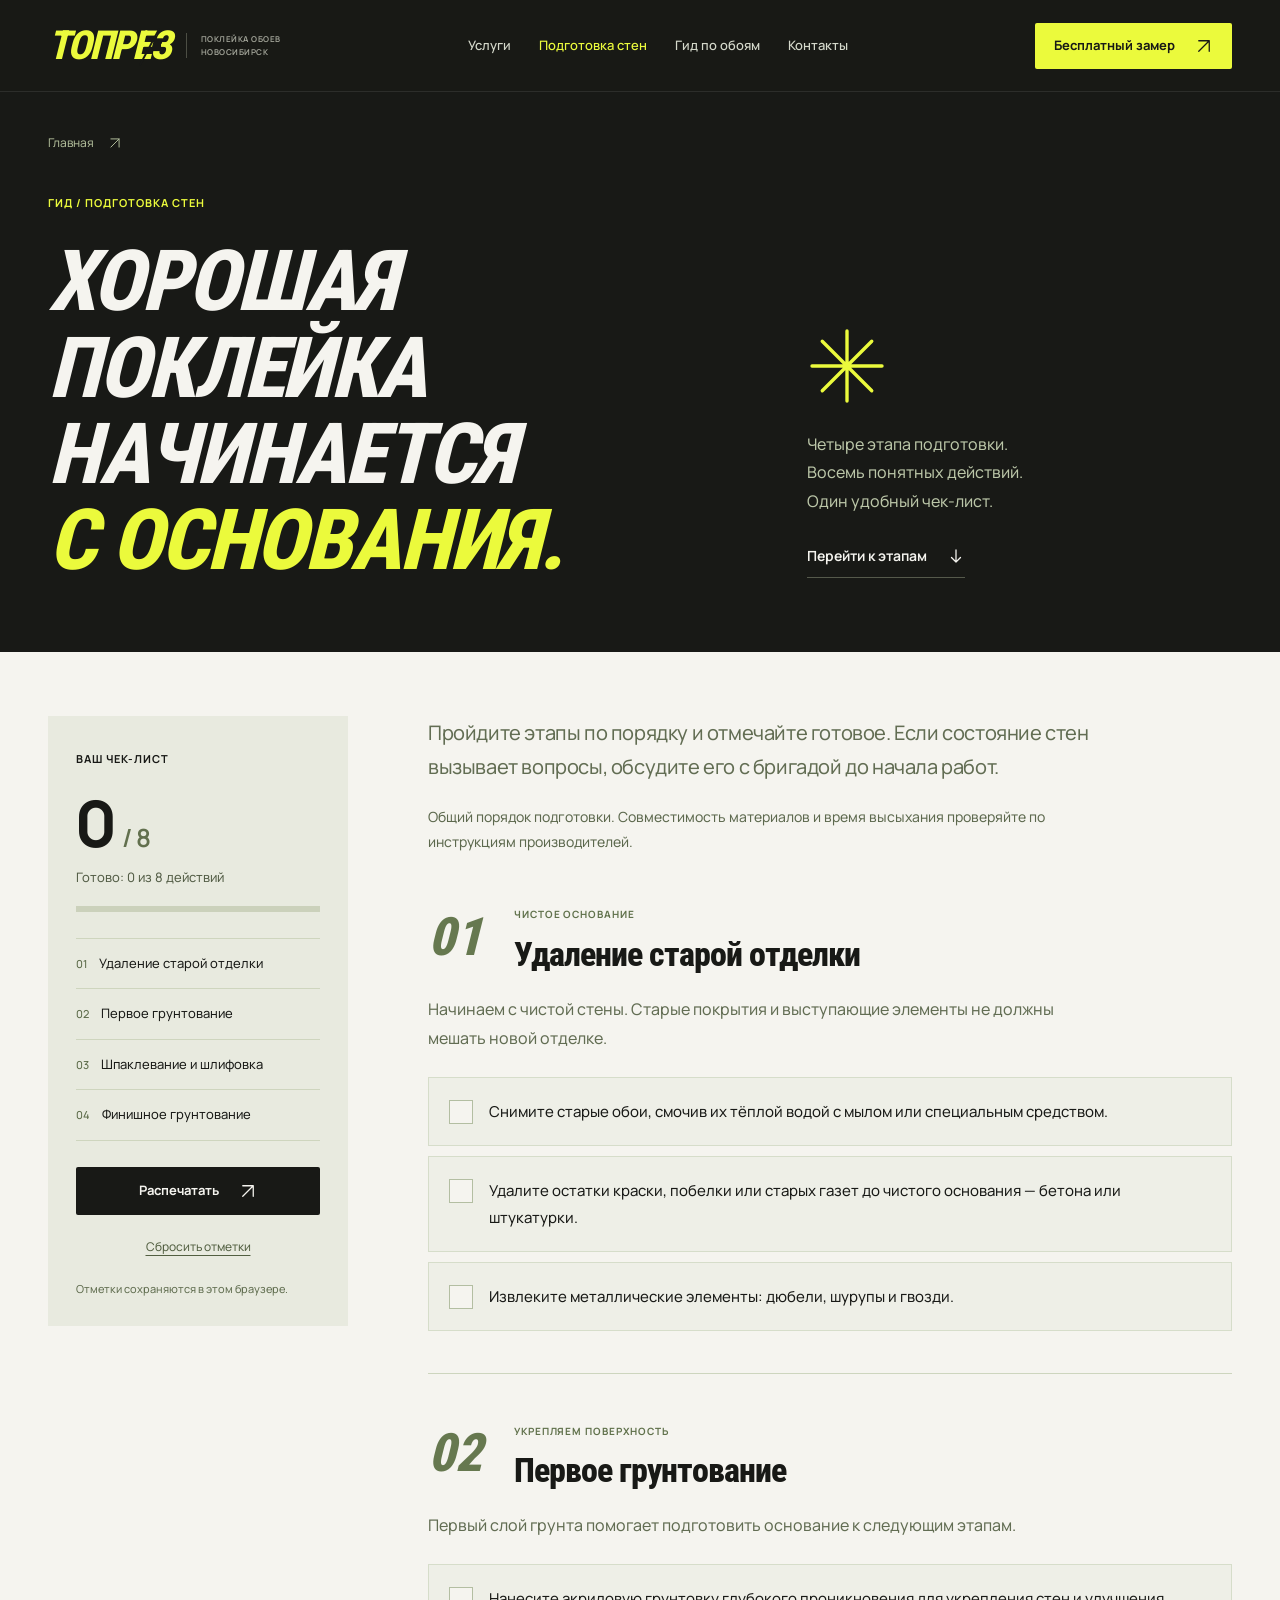
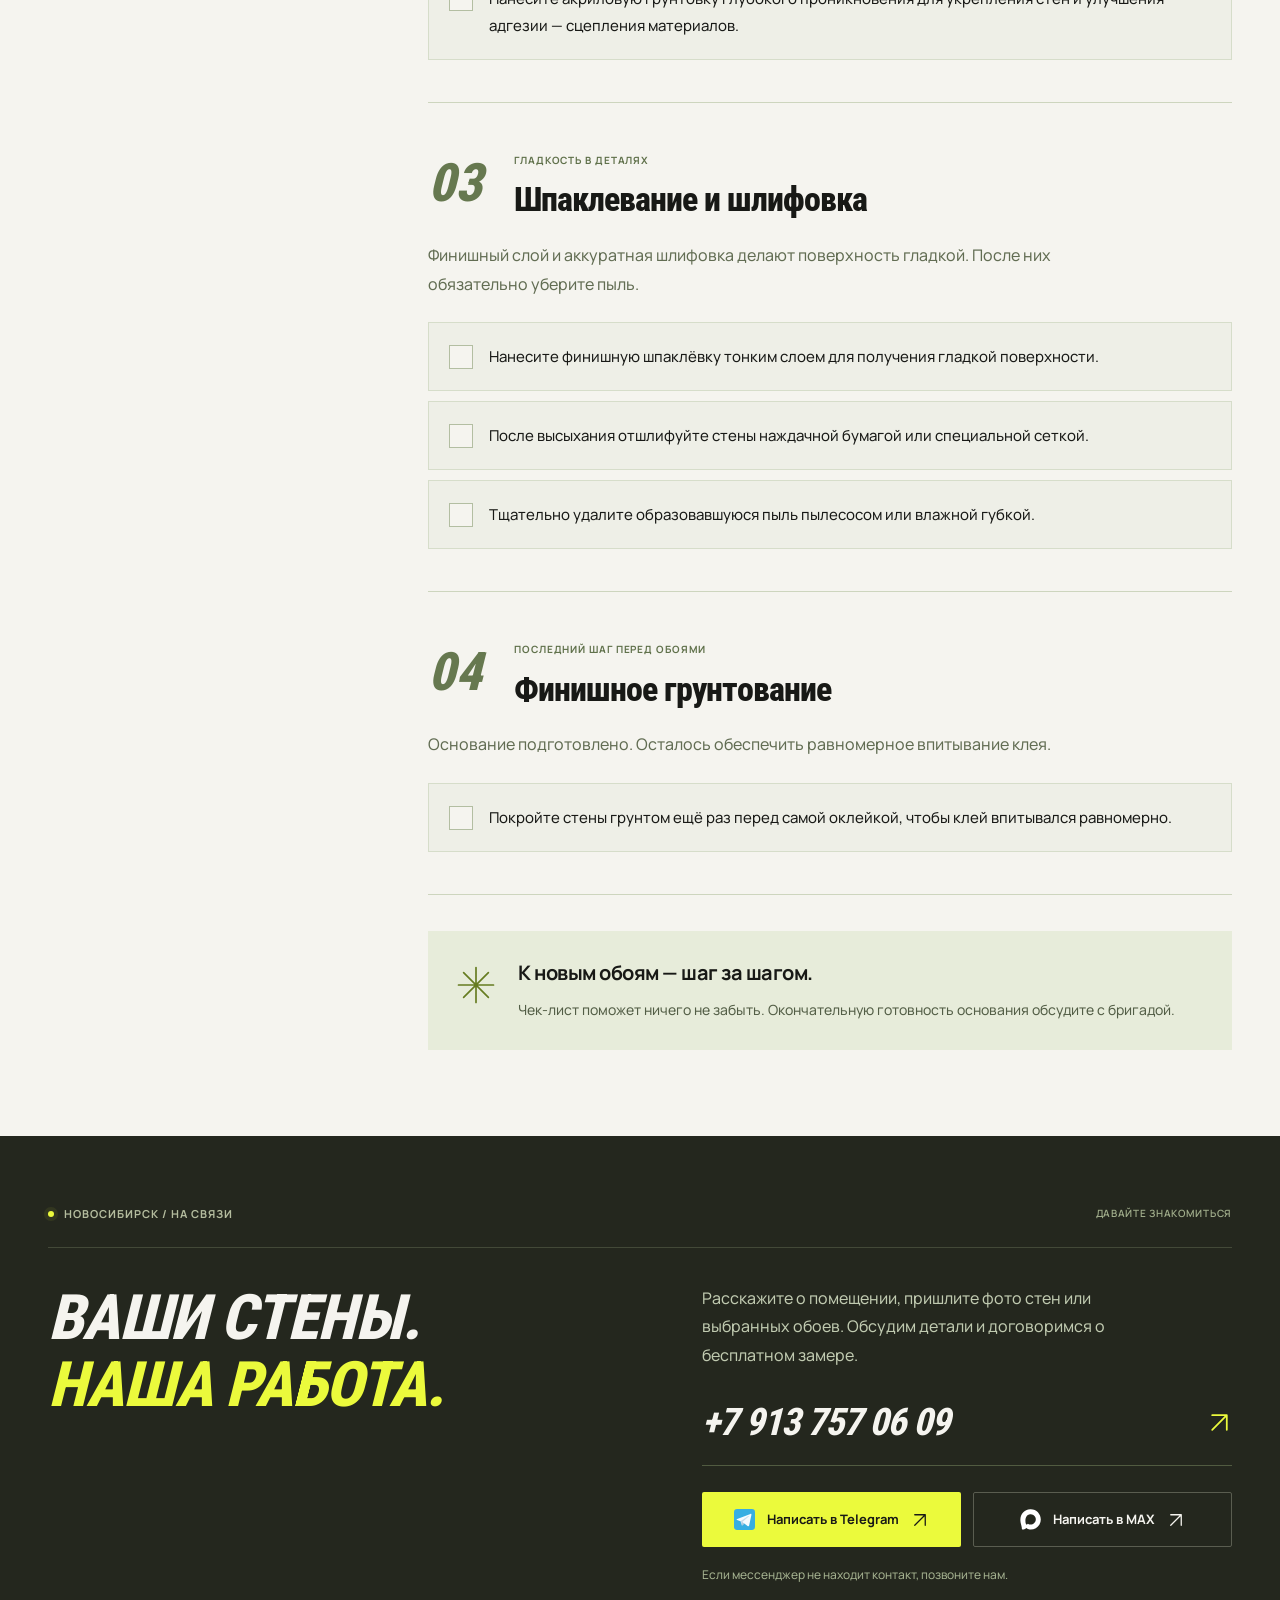
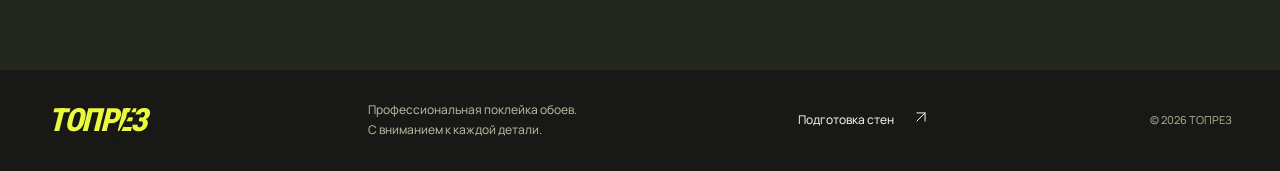
==== commit c32cadd8: "Improve responsive typography, align brand strip and use vector icons" ====
--- a/preparation/index.html
+++ b/preparation/index.html
@@ -1 +1,13 @@
-<!doctype html><html lang="ru"><head><meta charset="UTF-8"><meta name="viewport" content="width=device-width,initial-scale=1"><meta name="theme-color" content="#181916"><title>Подготовка стен под обои — чек-лист | ТОПРЕЗ</title><meta name="description" content="Все этапы подготовки стен: удаление старой отделки, грунтование, шпаклевание и шлифовка. Чек-лист с сохранением и печатью."><meta property="og:title" content="Подготовка стен под обои — чек-лист | ТОПРЕЗ"><meta property="og:description" content="Все этапы подготовки стен: удаление старой отделки, грунтование, шпаклевание и шлифовка. Чек-лист с сохранением и печатью."><meta property="og:type" content="website"><link rel="icon" href="../assets/favicon.svg" type="image/svg+xml"><link rel="stylesheet" href="../assets/style.css"><script src="../assets/settings.js" defer></script><script src="../assets/app.js" defer></script></head><body class="page-preparation"><a class="skip-link" href="#main">К содержанию</a><header class="site-header"><div class="wrap header-inner"><a class="brand" href="../index.html" aria-label="ТОПРЕЗ — главная"><span class="wordmark">ТОПРЕЗ<span class="brand-cut" aria-hidden="true"></span></span><span class="brand-caption">ПОКЛЕЙКА ОБОЕВ <br>НОВОСИБИРСК</span></a><nav id="navigation" aria-label="Основная навигация"><a href="../index.html#services">Услуги</a><a aria-current="page" href="../preparation/index.html">Подготовка стен</a><a  href="../wallpapers/index.html">Обои и бренды</a><a href="#contact">Контакты</a></nav><button class="button button-small header-cta" data-contact>Бесплатный замер <svg viewBox="0 0 24 24" fill="none" aria-hidden="true"><path d="M5 19 19 5M5 5h14v14"/></svg></button><button class="menu-button" aria-label="Открыть меню" aria-expanded="false" aria-controls="navigation"><span></span><span></span></button></div></header><main id="main"><section class="subhero"><div class="wrap"><a class="breadcrumb" href="../index.html">Главная <span>↗</span></a><div class="subhero-grid"><div><span class="eyebrow yellow">ГИД / ПОДГОТОВКА СТЕН</span><h1>ХОРОШАЯ ПОКЛЕЙКА <br>НАЧИНАЕТСЯ <br><span>С ОСНОВАНИЯ.</span></h1></div><div class="subhero-aside"><span class="big-asterisk" aria-hidden="true">✳</span><p>Четыре этапа подготовки. <br>Восемь понятных действий. <br>Один удобный чек-лист.</p><a class="text-link light-link" href="#checklist">Перейти к этапам ↓</a></div></div></div></section><section class="prep-content light-section" id="checklist"><div class="wrap prep-layout"><aside class="prep-sidebar"><div class="checklist-progress"><span class="eyebrow">ВАШ ЧЕК-ЛИСТ</span><div class="progress-count"><strong id="completed-count">0</strong><span>/ 8</span></div><p id="progress-label">Отметьте выполненные действия</p><progress id="prep-progress" max="8" value="0" aria-label="Подготовка стен: выполненные действия"></progress><nav aria-label="Этапы подготовки"><a href="#step-1"><span>01</span>Удаление старой отделки</a><a href="#step-2"><span>02</span>Первое грунтование</a><a href="#step-3"><span>03</span>Шпаклевание и шлифовка</a><a href="#step-4"><span>04</span>Финишное грунтование</a></nav><div class="checklist-actions"><button id="print-checklist" class="button button-dark">Распечатать <svg viewBox="0 0 24 24" fill="none" aria-hidden="true"><path d="M5 19 19 5M5 5h14v14"/></svg></button><button id="reset-checklist" class="reset-link">Сбросить отметки</button></div><small id="storage-notice">Отметки сохраняются в этом браузере.</small></div></aside><div class="prep-steps"><div class="prep-intro"><p>Пройдите этапы по порядку и отмечайте готовое. Если состояние стен вызывает вопросы, обсудите его с бригадой до начала работ.</p><small>Общий порядок подготовки. Совместимость материалов и время высыхания проверяйте по инструкциям производителей.</small></div><article class="prep-step" id="step-1"><div class="prep-step-heading"><span class="prep-no">01</span><div><span class="eyebrow">ЧИСТОЕ ОСНОВАНИЕ</span><h2>Удаление старой отделки</h2></div></div><p class="prep-description">Начинаем с чистой стены. Старые покрытия и выступающие элементы не должны мешать новой отделке.</p><div class="check-items"><label class="check-item"><input type="checkbox" data-prep="0"><span class="custom-check"><svg viewBox="0 0 24 24" fill="none" aria-hidden="true"><path d="m5 12 4 4L19 6"/></svg></span><span>Снимите старые обои, смочив их тёплой водой с мылом или специальным средством.</span></label><label class="check-item"><input type="checkbox" data-prep="1"><span class="custom-check"><svg viewBox="0 0 24 24" fill="none" aria-hidden="true"><path d="m5 12 4 4L19 6"/></svg></span><span>Удалите остатки краски, побелки или старых газет до чистого основания — бетона или штукатурки.</span></label><label class="check-item"><input type="checkbox" data-prep="2"><span class="custom-check"><svg viewBox="0 0 24 24" fill="none" aria-hidden="true"><path d="m5 12 4 4L19 6"/></svg></span><span>Извлеките металлические элементы: дюбели, шурупы и гвозди.</span></label></div></article><article class="prep-step" id="step-2"><div class="prep-step-heading"><span class="prep-no">02</span><div><span class="eyebrow">УКРЕПЛЯЕМ ПОВЕРХНОСТЬ</span><h2>Первое грунтование</h2></div></div><p class="prep-description">Первый слой грунта помогает подготовить основание к следующим этапам.</p><div class="check-items"><label class="check-item"><input type="checkbox" data-prep="3"><span class="custom-check"><svg viewBox="0 0 24 24" fill="none" aria-hidden="true"><path d="m5 12 4 4L19 6"/></svg></span><span>Нанесите акриловую грунтовку глубокого проникновения для укрепления стен и улучшения адгезии — сцепления материалов.</span></label></div></article><article class="prep-step" id="step-3"><div class="prep-step-heading"><span class="prep-no">03</span><div><span class="eyebrow">ГЛАДКОСТЬ В ДЕТАЛЯХ</span><h2>Шпаклевание и шлифовка</h2></div></div><p class="prep-description">Финишный слой и аккуратная шлифовка делают поверхность гладкой. После них обязательно уберите пыль.</p><div class="check-items"><label class="check-item"><input type="checkbox" data-prep="4"><span class="custom-check"><svg viewBox="0 0 24 24" fill="none" aria-hidden="true"><path d="m5 12 4 4L19 6"/></svg></span><span>Нанесите финишную шпаклёвку тонким слоем для получения гладкой поверхности.</span></label><label class="check-item"><input type="checkbox" data-prep="5"><span class="custom-check"><svg viewBox="0 0 24 24" fill="none" aria-hidden="true"><path d="m5 12 4 4L19 6"/></svg></span><span>После высыхания отшлифуйте стены наждачной бумагой или специальной сеткой.</span></label><label class="check-item"><input type="checkbox" data-prep="6"><span class="custom-check"><svg viewBox="0 0 24 24" fill="none" aria-hidden="true"><path d="m5 12 4 4L19 6"/></svg></span><span>Тщательно удалите образовавшуюся пыль пылесосом или влажной губкой.</span></label></div></article><article class="prep-step" id="step-4"><div class="prep-step-heading"><span class="prep-no">04</span><div><span class="eyebrow">ПОСЛЕДНИЙ ШАГ ПЕРЕД ОБОЯМИ</span><h2>Финишное грунтование</h2></div></div><p class="prep-description">Основание подготовлено. Осталось обеспечить равномерное впитывание клея.</p><div class="check-items"><label class="check-item"><input type="checkbox" data-prep="7"><span class="custom-check"><svg viewBox="0 0 24 24" fill="none" aria-hidden="true"><path d="m5 12 4 4L19 6"/></svg></span><span>Покройте стены грунтом ещё раз перед самой оклейкой, чтобы клей впитывался равномерно.</span></label></div></article><div class="prep-finish"><span aria-hidden="true">✳</span><div><h3 id="finish-title">К новым обоям — шаг за шагом.</h3><p>Чек-лист поможет ничего не забыть. Окончательную готовность основания обсудите с бригадой.</p></div></div></div></div></section></main><section class="contact-section" id="contact"><div class="wrap"><div class="section-top"><span class="eyebrow"><span class="dot"></span> НОВОСИБИРСК / НА СВЯЗИ</span><span class="section-number">ДАВАЙТЕ ЗНАКОМИТЬСЯ</span></div><div class="contact-grid"><h2>ВАШИ СТЕНЫ. <br><span>НАША РАБОТА.</span></h2><div class="contact-copy"><p>Расскажите о помещении, пришлите фото стен или выбранных обоев. Обсудим детали и договоримся о бесплатном замере.</p><a class="phone-link" href="tel:+79137570609">+7 913 757 06 09 <svg viewBox="0 0 24 24" fill="none" aria-hidden="true"><path d="M5 19 19 5M5 5h14v14"/></svg></a><div class="contact-buttons"><a class="button" href="https://t.me/+79137570609" target="_blank" rel="noopener noreferrer"><svg viewBox="0 0 24 24" aria-hidden="true" fill="currentColor"><path d="M21.4 4.2 18.2 20c-.2 1.1-.9 1.3-1.8.8l-4.8-3.5-2.3 2.2c-.3.3-.5.5-1 .5l.4-4.9 9-8.1c.4-.4-.1-.6-.6-.3L6 13.7l-4.8-1.5c-1-.3-1-1 .2-1.4L20 3.6c.9-.3 1.7.2 1.4.6Z"/></svg> Написать в Telegram <svg viewBox="0 0 24 24" fill="none" aria-hidden="true"><path d="M5 19 19 5M5 5h14v14"/></svg></a><button class="button button-outline" data-max><span class="max-symbol" aria-hidden="true">М</span> Написать в MAX <svg viewBox="0 0 24 24" fill="none" aria-hidden="true"><path d="M5 19 19 5M5 5h14v14"/></svg></button></div><p class="contact-note">Если мессенджер не находит контакт, позвоните нам.</p></div></div></div></section><footer class="footer"><div class="wrap footer-inner"><a class="brand" href="../index.html" aria-label="ТОПРЕЗ — главная"><span class="wordmark">ТОПРЕЗ<span class="brand-cut" aria-hidden="true"></span></span></a><p>Профессиональная поклейка обоев. <br>С вниманием к каждой детали.</p><a href="../preparation/index.html">Подготовка стен <svg viewBox="0 0 24 24" fill="none" aria-hidden="true"><path d="M5 19 19 5M5 5h14v14"/></svg></a><span>© 2026 ТОПРЕЗ</span></div></footer><div class="mobile-contact"><a href="tel:+79137570609" aria-label="Позвонить"><svg viewBox="0 0 24 24" fill="none" aria-hidden="true"><path d="m8 3 3 5-3 3c2 3 3 4 6 5l3-3 4 3c0 4-2 6-5 5C9 19 4 14 3 8 2 5 4 3 8 3Z"/></svg></a><button class="button" data-contact>Записаться на замер <svg viewBox="0 0 24 24" fill="none" aria-hidden="true"><path d="M5 19 19 5M5 5h14v14"/></svg></button></div><dialog id="contact-dialog" aria-labelledby="dialog-title"><button class="dialog-close" aria-label="Закрыть">×</button><div class="eyebrow">БЕСПЛАТНЫЙ ЗАМЕР</div><h2 id="dialog-title">ОБСУДИМ <br>ВАШИ СТЕНЫ?</h2><p id="dialog-copy">Выберите удобный способ связи. Расскажите, какие обои вы выбрали и когда планируете начать.</p><a class="dialog-phone" href="tel:+79137570609">+7 913 757 06 09</a><div class="dialog-actions"><a class="button" id="dialog-telegram" href="https://t.me/+79137570609" target="_blank" rel="noopener noreferrer"><svg viewBox="0 0 24 24" aria-hidden="true" fill="currentColor"><path d="M21.4 4.2 18.2 20c-.2 1.1-.9 1.3-1.8.8l-4.8-3.5-2.3 2.2c-.3.3-.5.5-1 .5l.4-4.9 9-8.1c.4-.4-.1-.6-.6-.3L6 13.7l-4.8-1.5c-1-.3-1-1 .2-1.4L20 3.6c.9-.3 1.7.2 1.4.6Z"/></svg> Telegram <svg viewBox="0 0 24 24" fill="none" aria-hidden="true"><path d="M5 19 19 5M5 5h14v14"/></svg></a><button class="button button-dark" id="dialog-max">MAX <svg viewBox="0 0 24 24" fill="none" aria-hidden="true"><path d="M5 19 19 5M5 5h14v14"/></svg></button><button class="button button-outline-dark" id="copy-phone">Скопировать номер</button><a class="dialog-call" href="tel:+79137570609"><svg viewBox="0 0 24 24" fill="none" aria-hidden="true"><path d="m8 3 3 5-3 3c2 3 3 4 6 5l3-3 4 3c0 4-2 6-5 5C9 19 4 14 3 8 2 5 4 3 8 3Z"/></svg> Позвонить</a></div><p id="copy-status" role="status" aria-live="polite"></p><a id="open-max" class="text-link" href="https://web.max.ru/" target="_blank" rel="noopener noreferrer" hidden>Открыть MAX <svg viewBox="0 0 24 24" fill="none" aria-hidden="true"><path d="M5 19 19 5M5 5h14v14"/></svg></a></dialog><div class="toast" role="status" aria-live="polite"></div></body></html>+<!doctype html><html lang="ru"><head><meta charset="UTF-8"><meta name="viewport" content="width=device-width,initial-scale=1"><meta name="theme-color" content="#181916"><title>Подготовка стен под обои — чек-лист | ТОПРЕЗ</title><meta name="description" content="Все этапы подготовки стен: удаление старой отделки, грунтование, шпаклевание и шлифовка. Чек-лист с сохранением и печатью."><meta property="og:title" content="Подготовка стен под обои — чек-лист | ТОПРЕЗ"><meta property="og:description" content="Все этапы подготовки стен: удаление старой отделки, грунтование, шпаклевание и шлифовка. Чек-лист с сохранением и печатью."><meta property="og:type" content="website"><link rel="icon" href="../assets/favicon.svg" type="image/svg+xml"><link rel="stylesheet" href="../assets/style.css?v=2"><link rel="stylesheet" href="../assets/refinements.css?v=2"><script src="../assets/settings.js" defer></script><script src="../assets/app.js?v=2" defer></script></head><body class="page-preparation"><a class="skip-link" href="#main">К содержанию</a><header class="site-header"><div class="wrap header-inner"><a class="brand" href="../index.html" aria-label="ТОПРЕЗ — главная"><span class="wordmark">ТОПРЕЗ<span class="brand-cut" aria-hidden="true"></span></span><span class="brand-caption">ПОКЛЕЙКА ОБОЕВ <br>НОВОСИБИРСК</span></a><nav id="navigation" aria-label="Основная навигация"><a href="../index.html#services">Услуги</a><a aria-current="page" href="../preparation/index.html">Подготовка стен</a><a  href="../wallpapers/index.html">Гид по обоям</a><a href="#contact">Контакты</a></nav><button class="button button-small header-cta" data-contact>Бесплатный замер <svg class="icon icon-arrow" viewBox="0 0 24 24" fill="none" aria-hidden="true" focusable="false"><path d="M5 19 19 5M5 5h14v14"/></svg></button><button class="menu-button" aria-label="Открыть меню" aria-expanded="false" aria-controls="navigation"><span></span><span></span></button></div></header><main id="main"><section class="subhero"><div class="wrap"><a class="breadcrumb" href="../index.html">Главная <span><svg class="icon icon-arrow" viewBox="0 0 24 24" fill="none" aria-hidden="true" focusable="false"><path d="M5 19 19 5M5 5h14v14"/></svg></span></a><div class="subhero-grid"><div><span class="eyebrow yellow">ГИД / ПОДГОТОВКА СТЕН</span><h1>ХОРОШАЯ ПОКЛЕЙКА <br>НАЧИНАЕТСЯ <br><span>С ОСНОВАНИЯ.</span></h1></div><div class="subhero-aside"><span class="big-asterisk" aria-hidden="true"><svg class="icon icon-spark" viewBox="0 0 32 32" fill="none" aria-hidden="true" focusable="false"><path d="M16 2v28M2 16h28M6.1 6.1l19.8 19.8M6.1 25.9 25.9 6.1"/></svg></span><p>Четыре этапа подготовки. <br>Восемь понятных действий. <br>Один удобный чек-лист.</p><a class="text-link light-link" href="#checklist">Перейти к этапам <svg class="icon icon-down" viewBox="0 0 24 24" fill="none" aria-hidden="true" focusable="false"><path d="M12 4v16m-6-6 6 6 6-6"/></svg></a></div></div></div></section><section class="prep-content light-section" id="checklist"><div class="wrap prep-layout"><aside class="prep-sidebar"><div class="checklist-progress"><span class="eyebrow">ВАШ ЧЕК-ЛИСТ</span><div class="progress-count"><strong id="completed-count">0</strong><span>/ 8</span></div><p id="progress-label">Отметьте выполненные действия</p><progress id="prep-progress" max="8" value="0" aria-label="Подготовка стен: выполненные действия"></progress><nav aria-label="Этапы подготовки"><a href="#step-1"><span>01</span>Удаление старой отделки</a><a href="#step-2"><span>02</span>Первое грунтование</a><a href="#step-3"><span>03</span>Шпаклевание и шлифовка</a><a href="#step-4"><span>04</span>Финишное грунтование</a></nav><div class="checklist-actions"><button id="print-checklist" class="button button-dark">Распечатать <svg class="icon icon-arrow" viewBox="0 0 24 24" fill="none" aria-hidden="true" focusable="false"><path d="M5 19 19 5M5 5h14v14"/></svg></button><button id="reset-checklist" class="reset-link">Сбросить отметки</button></div><small id="storage-notice">Отметки сохраняются в этом браузере.</small></div></aside><div class="prep-steps"><div class="prep-intro"><p>Пройдите этапы по порядку и отмечайте готовое. Если состояние стен вызывает вопросы, обсудите его с бригадой до начала работ.</p><small>Общий порядок подготовки. Совместимость материалов и время высыхания проверяйте по инструкциям производителей.</small></div><article class="prep-step" id="step-1"><div class="prep-step-heading"><span class="prep-no">01</span><div><span class="eyebrow">ЧИСТОЕ ОСНОВАНИЕ</span><h2>Удаление старой отделки</h2></div></div><p class="prep-description">Начинаем с чистой стены. Старые покрытия и выступающие элементы не должны мешать новой отделке.</p><div class="check-items"><label class="check-item"><input type="checkbox" data-prep="0"><span class="custom-check"><svg class="icon icon-check" viewBox="0 0 24 24" fill="none" aria-hidden="true" focusable="false"><path d="m5 12 4 4L19 6"/></svg></span><span>Снимите старые обои, смочив их тёплой водой с мылом или специальным средством.</span></label><label class="check-item"><input type="checkbox" data-prep="1"><span class="custom-check"><svg class="icon icon-check" viewBox="0 0 24 24" fill="none" aria-hidden="true" focusable="false"><path d="m5 12 4 4L19 6"/></svg></span><span>Удалите остатки краски, побелки или старых газет до чистого основания — бетона или штукатурки.</span></label><label class="check-item"><input type="checkbox" data-prep="2"><span class="custom-check"><svg class="icon icon-check" viewBox="0 0 24 24" fill="none" aria-hidden="true" focusable="false"><path d="m5 12 4 4L19 6"/></svg></span><span>Извлеките металлические элементы: дюбели, шурупы и гвозди.</span></label></div></article><article class="prep-step" id="step-2"><div class="prep-step-heading"><span class="prep-no">02</span><div><span class="eyebrow">УКРЕПЛЯЕМ ПОВЕРХНОСТЬ</span><h2>Первое грунтование</h2></div></div><p class="prep-description">Первый слой грунта помогает подготовить основание к следующим этапам.</p><div class="check-items"><label class="check-item"><input type="checkbox" data-prep="3"><span class="custom-check"><svg class="icon icon-check" viewBox="0 0 24 24" fill="none" aria-hidden="true" focusable="false"><path d="m5 12 4 4L19 6"/></svg></span><span>Нанесите акриловую грунтовку глубокого проникновения для укрепления стен и улучшения адгезии — сцепления материалов.</span></label></div></article><article class="prep-step" id="step-3"><div class="prep-step-heading"><span class="prep-no">03</span><div><span class="eyebrow">ГЛАДКОСТЬ В ДЕТАЛЯХ</span><h2>Шпаклевание и шлифовка</h2></div></div><p class="prep-description">Финишный слой и аккуратная шлифовка делают поверхность гладкой. После них обязательно уберите пыль.</p><div class="check-items"><label class="check-item"><input type="checkbox" data-prep="4"><span class="custom-check"><svg class="icon icon-check" viewBox="0 0 24 24" fill="none" aria-hidden="true" focusable="false"><path d="m5 12 4 4L19 6"/></svg></span><span>Нанесите финишную шпаклёвку тонким слоем для получения гладкой поверхности.</span></label><label class="check-item"><input type="checkbox" data-prep="5"><span class="custom-check"><svg class="icon icon-check" viewBox="0 0 24 24" fill="none" aria-hidden="true" focusable="false"><path d="m5 12 4 4L19 6"/></svg></span><span>После высыхания отшлифуйте стены наждачной бумагой или специальной сеткой.</span></label><label class="check-item"><input type="checkbox" data-prep="6"><span class="custom-check"><svg class="icon icon-check" viewBox="0 0 24 24" fill="none" aria-hidden="true" focusable="false"><path d="m5 12 4 4L19 6"/></svg></span><span>Тщательно удалите образовавшуюся пыль пылесосом или влажной губкой.</span></label></div></article><article class="prep-step" id="step-4"><div class="prep-step-heading"><span class="prep-no">04</span><div><span class="eyebrow">ПОСЛЕДНИЙ ШАГ ПЕРЕД ОБОЯМИ</span><h2>Финишное грунтование</h2></div></div><p class="prep-description">Основание подготовлено. Осталось обеспечить равномерное впитывание клея.</p><div class="check-items"><label class="check-item"><input type="checkbox" data-prep="7"><span class="custom-check"><svg class="icon icon-check" viewBox="0 0 24 24" fill="none" aria-hidden="true" focusable="false"><path d="m5 12 4 4L19 6"/></svg></span><span>Покройте стены грунтом ещё раз перед самой оклейкой, чтобы клей впитывался равномерно.</span></label></div></article><div class="prep-finish"><span aria-hidden="true"><svg class="icon icon-spark" viewBox="0 0 32 32" fill="none" aria-hidden="true" focusable="false"><path d="M16 2v28M2 16h28M6.1 6.1l19.8 19.8M6.1 25.9 25.9 6.1"/></svg></span><div><h3 id="finish-title">К новым обоям — шаг за шагом.</h3><p>Чек-лист поможет ничего не забыть. Окончательную готовность основания обсудите с бригадой.</p></div></div></div></div></section></main><section class="contact-section" id="contact"><div class="wrap"><div class="section-top"><span class="eyebrow"><span class="dot"></span> НОВОСИБИРСК / НА СВЯЗИ</span><span class="section-number">ДАВАЙТЕ ЗНАКОМИТЬСЯ</span></div><div class="contact-grid"><h2>ВАШИ СТЕНЫ. <br><span>НАША РАБОТА.</span></h2><div class="contact-copy"><p>Расскажите о помещении, пришлите фото стен или выбранных обоев. Обсудим детали и договоримся о бесплатном замере.</p><a class="phone-link" href="tel:+79137570609">+7 913 757 06 09 <svg class="icon icon-arrow" viewBox="0 0 24 24" fill="none" aria-hidden="true" focusable="false"><path d="M5 19 19 5M5 5h14v14"/></svg></a><div class="contact-buttons"><a class="button" href="https://t.me/+79137570609" target="_blank" rel="noopener noreferrer"><svg class="messenger-icon telegram-icon" aria-hidden="true" focusable="false" xmlns="http://www.w3.org/2000/svg"
+ 
+viewBox="0 0 512 512"><rect
+width="512" height="512"
+rx="15%"
+fill="#37aee2"/><path fill="#c8daea" d="M199 404c-11 0-10-4-13-14l-32-105 245-144"/><path fill="#a9c9dd" d="M199 404c7 0 11-4 16-8l45-43-56-34"/><path fill="#f6fbfe" d="M204 319l135 99c14 9 26 4 30-14l55-258c5-22-9-32-24-25L79 245c-21 8-21 21-4 26l83 26 190-121c9-5 17-3 11 4"/></svg> Написать в Telegram <svg class="icon icon-arrow" viewBox="0 0 24 24" fill="none" aria-hidden="true" focusable="false"><path d="M5 19 19 5M5 5h14v14"/></svg></a><button class="button button-outline" data-max><svg class="messenger-icon max-icon" aria-hidden="true" focusable="false" xmlns="http://www.w3.org/2000/svg" viewBox="0 0 720 720"><path fill="#fff" d="M350.4,9.6C141.8,20.5,4.1,184.1,12.8,390.4c3.8,90.3,40.1,168,48.7,253.7,2.2,22.2-4.2,49.6,21.4,59.3,31.5,11.9,79.8-8.1,106.2-26.4,9-6.1,17.6-13.2,24.2-22,27.3,18.1,53.2,35.6,85.7,43.4,143.1,34.3,299.9-44.2,369.6-170.3C799.6,291.2,622.5-4.6,350.4,9.6h0ZM269.4,504c-11.3,8.8-22.2,20.8-34.7,27.7-18.1,9.7-23.7-.4-30.5-16.4-21.4-50.9-24-137.6-11.5-190.9,16.8-72.5,72.9-136.3,150-143.1,78-6.9,150.4,32.7,183.1,104.2,72.4,159.1-112.9,316.2-256.4,218.6h0Z"/></svg>
+ Написать в MAX <svg class="icon icon-arrow" viewBox="0 0 24 24" fill="none" aria-hidden="true" focusable="false"><path d="M5 19 19 5M5 5h14v14"/></svg></button></div><p class="contact-note">Если мессенджер не находит контакт, позвоните нам.</p></div></div></div></section><footer class="footer"><div class="wrap footer-inner"><a class="brand" href="../index.html" aria-label="ТОПРЕЗ — главная"><span class="wordmark">ТОПРЕЗ<span class="brand-cut" aria-hidden="true"></span></span></a><p>Профессиональная поклейка обоев. <br>С вниманием к каждой детали.</p><a href="../preparation/index.html">Подготовка стен <svg class="icon icon-arrow" viewBox="0 0 24 24" fill="none" aria-hidden="true" focusable="false"><path d="M5 19 19 5M5 5h14v14"/></svg></a><span>© 2026 ТОПРЕЗ</span></div></footer><div class="mobile-contact"><a href="tel:+79137570609" aria-label="Позвонить"><svg viewBox="0 0 24 24" fill="none" aria-hidden="true"><path d="m8 3 3 5-3 3c2 3 3 4 6 5l3-3 4 3c0 4-2 6-5 5C9 19 4 14 3 8 2 5 4 3 8 3Z"/></svg></a><button class="button" data-contact>Записаться на замер <svg class="icon icon-arrow" viewBox="0 0 24 24" fill="none" aria-hidden="true" focusable="false"><path d="M5 19 19 5M5 5h14v14"/></svg></button></div><dialog id="contact-dialog" aria-labelledby="dialog-title"><button class="dialog-close" aria-label="Закрыть"><svg class="icon icon-close" viewBox="0 0 24 24" fill="none" aria-hidden="true" focusable="false"><path d="m6 6 12 12M18 6 6 18"/></svg></button><div class="eyebrow">БЕСПЛАТНЫЙ ЗАМЕР</div><h2 id="dialog-title">ОБСУДИМ <br>ВАШИ СТЕНЫ?</h2><p id="dialog-copy">Выберите удобный способ связи. Расскажите, какие обои вы выбрали и когда планируете начать.</p><a class="dialog-phone" href="tel:+79137570609">+7 913 757 06 09</a><div class="dialog-actions"><a class="button" id="dialog-telegram" href="https://t.me/+79137570609" target="_blank" rel="noopener noreferrer"><svg class="messenger-icon telegram-icon" aria-hidden="true" focusable="false" xmlns="http://www.w3.org/2000/svg"
+ 
+viewBox="0 0 512 512"><rect
+width="512" height="512"
+rx="15%"
+fill="#37aee2"/><path fill="#c8daea" d="M199 404c-11 0-10-4-13-14l-32-105 245-144"/><path fill="#a9c9dd" d="M199 404c7 0 11-4 16-8l45-43-56-34"/><path fill="#f6fbfe" d="M204 319l135 99c14 9 26 4 30-14l55-258c5-22-9-32-24-25L79 245c-21 8-21 21-4 26l83 26 190-121c9-5 17-3 11 4"/></svg> Telegram <svg class="icon icon-arrow" viewBox="0 0 24 24" fill="none" aria-hidden="true" focusable="false"><path d="M5 19 19 5M5 5h14v14"/></svg></a><button class="button button-dark" id="dialog-max"><svg class="messenger-icon max-icon" aria-hidden="true" focusable="false" xmlns="http://www.w3.org/2000/svg" viewBox="0 0 720 720"><path fill="#fff" d="M350.4,9.6C141.8,20.5,4.1,184.1,12.8,390.4c3.8,90.3,40.1,168,48.7,253.7,2.2,22.2-4.2,49.6,21.4,59.3,31.5,11.9,79.8-8.1,106.2-26.4,9-6.1,17.6-13.2,24.2-22,27.3,18.1,53.2,35.6,85.7,43.4,143.1,34.3,299.9-44.2,369.6-170.3C799.6,291.2,622.5-4.6,350.4,9.6h0ZM269.4,504c-11.3,8.8-22.2,20.8-34.7,27.7-18.1,9.7-23.7-.4-30.5-16.4-21.4-50.9-24-137.6-11.5-190.9,16.8-72.5,72.9-136.3,150-143.1,78-6.9,150.4,32.7,183.1,104.2,72.4,159.1-112.9,316.2-256.4,218.6h0Z"/></svg>
+ MAX <svg class="icon icon-arrow" viewBox="0 0 24 24" fill="none" aria-hidden="true" focusable="false"><path d="M5 19 19 5M5 5h14v14"/></svg></button><button class="button button-outline-dark" id="copy-phone">Скопировать номер</button><a class="dialog-call" href="tel:+79137570609"><svg viewBox="0 0 24 24" fill="none" aria-hidden="true"><path d="m8 3 3 5-3 3c2 3 3 4 6 5l3-3 4 3c0 4-2 6-5 5C9 19 4 14 3 8 2 5 4 3 8 3Z"/></svg> Позвонить</a></div><p id="copy-status" role="status" aria-live="polite"></p><a id="open-max" class="text-link" href="https://web.max.ru/" target="_blank" rel="noopener noreferrer" hidden>Открыть MAX <svg class="icon icon-arrow" viewBox="0 0 24 24" fill="none" aria-hidden="true" focusable="false"><path d="M5 19 19 5M5 5h14v14"/></svg></a></dialog><div class="toast" role="status" aria-live="polite"></div></body></html>
--- a/assets/refinements.css
+++ b/assets/refinements.css
@@ -0,0 +1,311 @@
+/* Shared vector details. Never depend on a platform's emoji font. */
+.icon{display:inline-block;vertical-align:middle;flex-shrink:0;stroke:currentColor;stroke-width:1.7;fill:none;overflow:visible}
+.icon-spark{stroke-width:1.35}
+.messenger-icon{display:block;width:22px;height:22px;flex-shrink:0;stroke:none!important;fill:none}
+.messenger-icon *{stroke:none!important}
+.tiny-cross,.asterisk,.big-asterisk,.message-symbol,.image-corner,.step-no>span,.breadcrumb>span,.faq summary>span{display:inline-flex;align-items:center;justify-content:center}
+.tiny-cross>.icon{width:24px;height:24px}
+.asterisk>.icon{width:66px;height:66px}
+.big-asterisk>.icon{width:80px;height:80px}
+.message-symbol>.icon{width:230px;height:230px;stroke-width:.8}
+.image-corner>.icon{width:24px;height:24px}
+.step-no>span>.icon{width:20px;height:20px}
+.breadcrumb>span>.icon{width:14px;height:14px}
+.hero-secondary>span{display:inline-flex;align-items:center}
+.hero-secondary>span>.icon{width:18px;height:18px}
+.faq summary>span>.icon{width:22px;height:22px}
+.dialog-close{display:grid;place-items:center}
+.dialog-close>.icon{width:24px;height:24px}
+.prep-finish>span>.icon{width:40px;height:40px}
+
+@media screen {
+  /* One consistent reading scale: display / section / title / body / caption. */
+  body{font-size:16px;line-height:1.7;font-weight:450}
+  h2{font-size:clamp(38px,3.8vw,56px);line-height:1.08;letter-spacing:-.015em}
+  h2 em{color:#686e5e}
+  h3{font-weight:700;letter-spacing:-.025em}
+  p{line-height:1.75;text-wrap:pretty}
+  .eyebrow{font-size:11px;line-height:1.5;letter-spacing:.09em;font-weight:700}
+  .section-number{font-size:10px;line-height:1.5;letter-spacing:.07em}
+  .section-top{margin-bottom:32px;align-items:flex-start}
+  .section-heading{gap:56px;margin-bottom:40px;align-items:flex-start}
+  .section-heading>p{font-size:16px;line-height:1.75;max-width:340px;color:#535b49;margin:3px 0 0}
+  .button{font-size:14px;font-weight:700;gap:20px;min-height:56px;padding:17px 23px}
+  .button-small{font-size:13px;min-height:46px;padding:12px 18px}
+  .text-link{font-size:14px;line-height:1.5;gap:20px;min-height:36px}
+  .text-link:hover{gap:26px}
+  .site-header nav a{font-size:13px;font-weight:550;color:#d4d8ca}
+  .brand-caption{font-size:8px;letter-spacing:.06em;line-height:1.6}
+  .hero-description{font-size:16px;line-height:1.75;color:#c3c8b7;max-width:445px;margin-bottom:28px}
+  .hero h1{font-size:clamp(62px,7.1vw,108px);line-height:1.02}
+  .hero-actions{gap:28px}
+  .hero-secondary{font-size:13px;font-weight:600}
+  .hero-guarantee{font-size:13px;line-height:1.6;margin-top:30px;gap:13px}
+  .hero-guarantee small{display:block;font-size:11px;color:#a3ac92;line-height:1.65;margin-top:3px}
+  .hero-guarantee svg{width:30px;height:30px}
+  .hero-bottom{font-size:9px;letter-spacing:.07em;margin-top:40px}
+  .image-caption{font-size:9px;line-height:1.6}
+  .image-caption span:last-child{font-size:9px;line-height:1.5}
+  .hero-stamp{font-size:9px;letter-spacing:.04em}
+
+  /* A centered complete sequence, aligned with the site's content margins. */
+  .brand-strip{padding:18px 0}
+  .brand-strip>.brand-strip-inner{width:min(1320px,calc(100% - 96px));margin:0 auto;transform:none;display:flex;align-items:center;justify-content:space-between;gap:clamp(10px,1.5vw,25px);font:italic 800 clamp(28px,2.4vw,40px)/1.15 var(--display);letter-spacing:0;white-space:nowrap}
+  .brand-strip .brand-strip-inner>span{font:inherit;line-height:inherit;display:inline-flex;align-items:center;flex-shrink:0}
+  .brand-strip .brand-strip-inner>.icon,.brand-strip .strip-divider>.icon{width:26px;height:26px;flex-shrink:0}
+  .brand-strip .strip-divider{display:contents!important}
+
+  .services,.process,.faq{padding-block:80px}
+  .service-grid{gap:20px}
+  .service-card{padding:28px;min-height:405px}
+  .card-top{margin-bottom:26px}
+  .card-top>span{font-size:12px;font-weight:600;color:#636d53}
+  .service-card h3{font-size:38px;line-height:1.12;margin-bottom:20px}
+  .service-card p{font-size:15px;line-height:1.75;color:#535d46;max-width:none;padding-bottom:50px;margin:0}
+  .service-card-yellow p{color:#424c1a}
+  .circle-link{width:42px;height:42px;right:26px;bottom:26px}
+  .circle-link svg{width:19px;height:19px}
+  .day-grid{gap:70px;align-items:center}
+  .day-copy{grid-template-columns:56px 1fr;gap:0 22px}
+  .day-copy p{font-size:22px;line-height:1.55;margin-bottom:20px;font-weight:550}
+  .day-copy small{font-size:14px;color:#b1bba0;line-height:1.75;max-width:350px;margin-bottom:24px}
+  .asterisk{align-self:start}
+  .asterisk>.icon{width:54px;height:54px}
+  .steps-grid{gap:32px}
+  .process h2{margin-bottom:40px}
+  .step-no{font-size:34px;line-height:1;align-items:center;padding-bottom:20px;margin-bottom:24px;color:#63704f}
+  .step-no>span{color:#5d694b}
+  .steps-grid h3{font-size:19px;line-height:1.35;letter-spacing:-.02em;min-height:52px;margin-bottom:12px}
+  .steps-grid p{font-size:15px;line-height:1.8;color:#535d46;max-width:280px}
+  .steps-grid a{font-size:13px;line-height:1.6;font-weight:650;margin-top:18px;display:inline-flex;align-items:center;gap:10px;min-height:32px}
+  .steps-grid a .icon{width:14px;height:14px}
+  .prep-teaser-grid h2{font-size:44px;line-height:1.1;margin:20px 0 24px}
+  .prep-teaser-grid p{font-size:16px;line-height:1.8;color:#535e46;max-width:425px;margin-bottom:28px}
+  .faq-grid{grid-template-columns:.85fr 1.3fr;gap:80px}
+  .faq h2{margin:24px 0}
+  .faq-grid>div>p{font-size:16px;line-height:1.8;color:#535d46}
+  .faq summary{font-size:17px;line-height:1.55;font-weight:650;padding:23px 0;gap:24px}
+  .faq details>p{font-size:15px;line-height:1.8;color:#535d46;margin:0 34px 24px 0;max-width:600px}
+  .contact-section .section-top{margin-bottom:36px}
+  .contact-grid{gap:70px}
+  .contact-grid h2{font-size:clamp(47px,4.9vw,70px);line-height:1.08}
+  .contact-copy>p{font-size:16px;line-height:1.8;color:#c0cab0;max-width:470px;margin-bottom:28px}
+  .phone-link{font-size:38px;line-height:1.3;font-weight:750}
+  .contact-buttons{gap:12px;flex-wrap:wrap}
+  .contact-buttons .button{font-size:13px;gap:12px;padding:16px;min-height:54px;white-space:nowrap}
+  .contact-buttons .button>.messenger-icon:first-child{width:21px;height:21px}
+  .contact-copy .contact-note{font-size:12px;color:#a6b391;line-height:1.7;margin-top:18px}
+  .footer p{font-size:12px;line-height:1.7;color:#b0ba9e}
+  .footer-inner>a:not(.brand){font-size:12px}
+  .footer-inner>span{font-size:11px;color:#a2ad91}
+  dialog{padding:44px;max-width:540px}
+  dialog .eyebrow{font-size:11px}
+  dialog h2{font-size:52px;line-height:1.08;margin:20px 0 24px}
+  dialog p{font-size:15px;line-height:1.8;color:#535d46}
+  .dialog-phone{font-size:34px;line-height:1.35;margin-bottom:28px}
+  .dialog-actions .button{font-size:13px;gap:12px;min-height:54px}
+  .dialog-actions .button>.messenger-icon{width:21px;height:21px}
+  .dialog-call{font-size:13px;gap:10px}
+  #copy-status{font-size:13px;line-height:1.7;min-height:22px}
+  #open-max{margin-top:4px}
+  .breadcrumb{font-size:12px;line-height:1.6;color:#b0bc99;margin-bottom:36px}
+  .subhero-aside p{font-size:16px;line-height:1.8;color:#bbc6a8}
+  .subhero-aside .text-link{font-size:14px}
+  .big-asterisk{margin-bottom:24px}
+  .prep-layout{grid-template-columns:300px minmax(0,1fr);gap:80px}
+  .checklist-progress{padding:28px}
+  .checklist-progress>.eyebrow{font-size:11px}
+  .progress-count{font-family:var(--text);gap:10px;margin:20px 0 12px;justify-content:flex-start;align-items:baseline}
+  .progress-count strong{font:750 64px/1 var(--text);font-variant-numeric:tabular-nums;letter-spacing:-.055em}
+  .progress-count span{font:600 25px/1.2 var(--text);letter-spacing:-.02em;color:#62704e}
+  .checklist-progress>p{font-size:13px;line-height:1.6;color:#535d46;margin-bottom:18px}
+  .checklist-progress progress{height:6px}
+  .checklist-progress nav{margin:26px 0}
+  .checklist-progress nav a{font-size:13px;line-height:1.65;padding:14px 0;gap:12px;align-items:baseline}
+  .checklist-progress nav a span{font:500 11px/1.6 var(--text);color:#5c6b49;flex-shrink:0}
+  .checklist-actions{gap:12px}
+  .checklist-actions .button{font-size:13px;min-height:48px;padding:14px 16px}
+  .reset-link{font-size:12px;line-height:1.6;min-height:40px;color:#525f41}
+  .checklist-progress>small{font-size:11px;line-height:1.75;color:#5f6c4e;margin-top:12px;text-align:left}
+  .prep-intro>p{font-size:20px;line-height:1.7;letter-spacing:-.02em;max-width:690px;margin-bottom:20px}
+  .prep-intro>small{font-size:14px;line-height:1.8;color:#5d694e;max-width:650px}
+  .prep-step{padding:42px 0}
+  .prep-step-heading{gap:24px;margin-bottom:20px}
+  .prep-no{color:#66784f}
+  .prep-step-heading .eyebrow{font-size:10px;line-height:1.6;color:#60714b}
+  .prep-step h2{font-size:34px;line-height:1.25;margin-top:6px}
+  .prep-description{font-size:16px;line-height:1.8;color:#535e46;max-width:650px;margin-bottom:24px}
+  .check-item{font-size:15px;line-height:1.8;padding:20px;gap:16px;background:#eeefe7}
+  .custom-check{width:24px;height:24px;margin-top:2px}
+  .prep-finish{padding:28px;gap:22px;margin-top:36px;align-items:flex-start}
+  .prep-finish h3{font-size:20px;line-height:1.4;margin-bottom:10px}
+  .prep-finish p{font-size:14px;line-height:1.8;color:#535e46}
+  .texture-content h2{font-size:44px;line-height:1.1;margin-bottom:28px}
+  .texture-tabs{margin-bottom:28px;gap:12px}
+  .texture-tabs button{font-size:14px;font-weight:600;min-height:48px;padding:12px 18px;color:#606e50}
+  .texture-content .eyebrow{font-size:11px;color:#5d7048}
+  .texture-content h3{font-size:26px;line-height:1.4;letter-spacing:-.025em;margin:14px 0 18px}
+  .texture-content p{font-size:16px;line-height:1.85;color:#535e46}
+  .texture-content [role=tabpanel]{min-height:245px}
+  .sample-label>span:first-child,.sample-label>span:last-child{font-size:11px;line-height:1.6}
+  .brand-card p{font-size:15px;line-height:1.8}
+  .brand-card .text-link{font-size:14px}
+  .message-grid h2{font-size:64px;line-height:1.1}
+  .message-grid p{font-size:16px;line-height:1.8;max-width:490px;margin-bottom:28px}
+}
+
+@media screen and (max-width:1200px){
+  .brand-strip>.brand-strip-inner{width:calc(100% - 64px)}
+  .section-heading{gap:36px}.section-heading>p{max-width:300px;font-size:15px}
+  .hero-actions{gap:22px}.hero-actions .button{font-size:13px;padding:17px 18px;gap:16px}
+  .hero-description{font-size:15px;max-width:410px}
+  .day-grid,.contact-grid{gap:48px}
+  .day-copy p{font-size:20px}
+  .service-card{padding:26px}.service-card h3{font-size:36px}.service-card p{font-size:14px}
+  .steps-grid{gap:26px}.steps-grid h3{font-size:18px}.steps-grid p{font-size:14px}
+  .prep-teaser-grid h2{font-size:39px}
+  .contact-grid h2{font-size:5.2vw}.contact-copy>p{font-size:15px}
+  .prep-layout{grid-template-columns:280px minmax(0,1fr);gap:48px}
+  .texture-content h2{font-size:38px}.texture-grid{gap:48px}.texture-preview{height:470px}
+}
+
+@media screen and (max-width:1000px){
+  .section-heading{display:block}.section-heading>p{max-width:540px;margin-top:22px;font-size:16px}
+  .section-heading>p br{display:none}
+  .prep-layout{display:block}.prep-sidebar{position:static;margin-bottom:44px}
+  .checklist-progress{display:grid;grid-template-columns:1fr auto;gap:12px 28px;padding:26px 30px}
+  .checklist-progress>.eyebrow{grid-column:1;grid-row:1}
+  .progress-count{grid-column:2;grid-row:1/3;justify-content:flex-end;margin:0}
+  .progress-count strong{font-size:54px}.progress-count span{font-size:24px}
+  .checklist-progress>p{grid-column:1;grid-row:2;margin:0}
+  .checklist-progress progress{grid-column:1/3;margin:6px 0}
+  .checklist-progress nav{display:none}
+  .checklist-actions{grid-column:1/3;flex-direction:row;justify-content:space-between;align-items:center}
+  .checklist-progress>small{grid-column:1/3;margin:0;font-size:12px}
+  .prep-intro>p,.prep-intro>small{max-width:720px}
+  .prep-step{padding-block:36px}
+  .check-item{font-size:16px}
+}
+
+@media screen and (min-width:681px) and (max-width:900px){
+  .brand-strip .strip-repeat{display:none!important}.brand-strip>.brand-strip-inner{font-size:34px}
+  .hero h1{font-size:7.6vw}.hero-actions{gap:16px}.hero-actions .button{font-size:12px}
+  .hero-guarantee{font-size:12px}.hero-guarantee small{font-size:10px;max-width:240px}
+  .hero-visual{height:490px}
+  .hero-stamp{width:88px;height:88px;font-size:7px;left:-15px}
+  .service-grid{gap:14px}.service-card{padding:22px;min-height:450px}
+  .service-card h3{font-size:30px}.service-card p{font-size:14px;line-height:1.75}
+  .circle-link{bottom:22px;right:22px}
+  .day-copy{grid-template-columns:1fr}.day-copy .asterisk{grid-row:auto;margin-bottom:22px}.day-copy .asterisk>.icon{width:44px;height:44px}
+  .steps-grid{grid-template-columns:1fr 1fr;gap:36px}.steps-grid h3{min-height:0;font-size:20px}.steps-grid p{font-size:16px;max-width:none}
+  .prep-teaser-grid{gap:32px}.prep-teaser-grid h2{font-size:33px}.prep-teaser-grid p{font-size:15px}
+  .faq-grid{grid-template-columns:1fr;gap:30px}.faq h2 br{display:none}.faq-grid>div>p br{display:none}
+  .contact-grid{grid-template-columns:1fr;gap:32px}.contact-grid h2{font-size:64px}.contact-copy{max-width:620px}.contact-copy>p{max-width:600px;font-size:16px}.contact-buttons{flex-direction:row}.contact-buttons .button{font-size:14px}
+  .texture-grid{grid-template-columns:1fr;gap:36px}.texture-preview{height:400px}.texture-content h2{font-size:44px}.texture-content [role=tabpanel]{min-height:0;margin-bottom:26px}
+  .message-grid{grid-template-columns:.5fr 1fr;gap:32px}.message-symbol>.icon{width:140px;height:140px}
+}
+
+@media screen and (max-width:680px){
+  .wrap{width:calc(100% - 40px)}
+  h2{font-size:36px;line-height:1.12}
+  .eyebrow{font-size:10px;letter-spacing:.075em;line-height:1.6}
+  .section-top{margin-bottom:28px;gap:20px;align-items:flex-start}
+  .section-number{font-size:9px;max-width:125px;line-height:1.6}
+  .section-heading{margin-bottom:28px}.section-heading h2{font-size:36px;line-height:1.12}
+  .section-heading>p{font-size:15px;line-height:1.8;max-width:none;margin-top:20px}
+  .brand-caption{font-size:7px}.site-header nav a{font-size:16px}
+  .hero h1{font-size:clamp(54px,13.4vw,88px);margin:24px 0;line-height:1.03}
+  .hero .eyebrow{font-size:9px}
+  .hero-description{font-size:15px;line-height:1.8;max-width:100%;margin-bottom:24px}
+  .hero-actions{flex-direction:column;align-items:stretch;gap:16px}
+  .hero-actions .button{font-size:14px;min-height:56px;justify-content:space-between;padding:17px 20px}
+  .hero-secondary{font-size:13px;justify-content:space-between;padding:2px 0;min-height:32px;max-width:150px}
+  .hero-guarantee{font-size:12px;margin-top:24px;align-items:flex-start}
+  .hero-guarantee small{font-size:11px;max-width:260px;line-height:1.65}
+  .hero-guarantee svg{width:28px;height:28px}
+  .hero-visual{margin:8px 0 0 14px;height:320px}
+  .hero-stamp{font-size:7px;letter-spacing:.04em}.hero-stamp strong{font-size:30px}
+  .image-caption{font-size:9px;left:18px;bottom:20px}.image-caption span:last-child{font-size:9px}
+  .hero-bottom{font-size:8px;margin-top:28px}.tiny-cross>.icon{width:20px;height:20px}
+  .brand-strip{padding:17px 0}
+  .brand-strip>.brand-strip-inner{width:calc(100% - 40px);font-size:clamp(25px,6.9vw,36px);line-height:1.1;gap:12px;transform:none}
+  .brand-strip .brand-strip-inner>.icon{width:20px;height:20px}
+  .brand-strip .strip-repeat{display:none!important}
+  .services,.process,.faq{padding-block:56px}
+  .service-grid{gap:16px}.service-card{padding:26px;min-height:310px}
+  .service-card h3{font-size:34px;line-height:1.15;margin-bottom:18px}
+  .card-top{margin-bottom:24px}.card-top>span{font-size:12px}
+  .service-card p{font-size:15px;line-height:1.8;max-width:none;padding:0 0 44px}
+  .circle-link{right:24px;bottom:22px}
+  .day-section{padding-block:48px}.day-grid{gap:30px}.day-section h2{font-size:clamp(58px,16vw,76px);line-height:1.05}
+  .day-copy{grid-template-columns:36px minmax(0,1fr);gap:0 18px}.day-copy p{font-size:19px;line-height:1.6;margin-bottom:18px}
+  .asterisk>.icon{width:34px;height:34px}.day-copy small{font-size:13px;line-height:1.8;max-width:none;margin-bottom:22px}
+  .day-copy .text-link{font-size:14px}
+  .process h2{font-size:36px;margin-bottom:30px}
+  .steps-grid{grid-template-columns:1fr;gap:0}
+  .steps-grid article{display:grid;grid-template-columns:44px minmax(0,1fr);column-gap:20px;padding:26px 0;border-top:1px solid #c5cdb8}
+  .steps-grid article:last-child{border-bottom:1px solid #c5cdb8}
+  .step-no{grid-column:1;grid-row:1/4;display:flex;align-items:flex-start;justify-content:flex-start;font-size:31px;border:0;margin:0;padding:2px 0 0;color:#60734a}
+  .step-no>span{display:none}
+  .steps-grid h3{grid-column:2;font-size:19px;line-height:1.4;min-height:0;margin:0 0 12px}
+  .steps-grid p{grid-column:2;font-size:15px;line-height:1.8;max-width:none;margin:0}
+  .steps-grid a{grid-column:2;font-size:13px;justify-self:start;margin-top:14px;min-height:32px}
+  .preparation-teaser{padding-block:40px 50px}
+  .prep-teaser-grid{gap:30px}.prep-teaser-grid h2{font-size:36px;line-height:1.12;margin:18px 0 22px}
+  .prep-teaser-grid p{font-size:15px;line-height:1.8;max-width:none}.prep-teaser-grid .button{font-size:14px;width:100%;justify-content:space-between}
+  .faq-grid{grid-template-columns:1fr;gap:30px}.faq h2{font-size:38px;margin:20px 0}.faq-grid>div>p{font-size:15px;line-height:1.8}
+  .faq summary{font-size:16px;line-height:1.6;padding:21px 0;gap:20px}.faq summary>span{width:22px;flex-shrink:0}
+  .faq details>p{font-size:15px;line-height:1.8;margin:0 28px 24px 0}
+  .contact-section{padding-block:46px 52px}.contact-section .section-top{margin-bottom:28px}
+  .contact-grid{grid-template-columns:1fr;gap:28px}.contact-grid h2{font-size:clamp(41px,11.4vw,65px);line-height:1.12}
+  .contact-copy>p{font-size:15px;line-height:1.8;max-width:none;margin-bottom:24px}
+  .phone-link{font-size:32px;line-height:1.4;margin-bottom:22px;padding-bottom:18px}
+  .contact-buttons{display:grid;grid-template-columns:1fr;gap:12px}
+  .contact-buttons .button{font-size:14px;min-height:56px;justify-content:flex-start;padding:17px 20px;gap:14px}
+  .contact-buttons .button>.icon:last-child{display:inline-block;margin-left:auto;width:18px;height:18px}
+  .contact-buttons .button>.messenger-icon:first-child{width:23px;height:23px}
+  .contact-copy .contact-note{font-size:12px;line-height:1.7;margin-top:18px}
+  .footer-inner>a:not(.brand){font-size:12px;gap:12px}.footer-inner>span{font-size:11px}.footer{padding-bottom:105px}
+  .mobile-contact{padding-inline:20px}.mobile-contact>a{width:48px;height:48px}.mobile-contact .button{font-size:13px;min-height:48px;padding:14px 18px}
+  dialog{padding:36px 24px 28px;max-width:calc(100% - 32px)}
+  dialog h2{font-size:45px;line-height:1.1;margin:20px 0 22px}dialog p{font-size:15px;line-height:1.8}dialog .eyebrow{font-size:10px}
+  .dialog-phone{font-size:30px;line-height:1.4}.dialog-actions{gap:12px}
+  .dialog-actions .button{font-size:12px;min-height:52px;padding:15px 10px;gap:10px}
+  .dialog-actions .button>.messenger-icon{width:21px;height:21px}.dialog-call{font-size:13px}
+  #copy-status{font-size:12px;line-height:1.7}
+  .breadcrumb{font-size:12px;margin-bottom:28px}
+  .subhero h1{font-size:clamp(40px,10.5vw,62px);line-height:1.08}
+  .subhero-aside{gap:22px}.subhero-aside p,.wallpaper-subhero .subhero-aside p{font-size:15px;line-height:1.8}
+  .big-asterisk{margin:0}.big-asterisk>.icon{width:44px;height:44px}
+  .prep-content{padding-block:30px 50px}.prep-sidebar{margin-bottom:32px}
+  .checklist-progress{padding:24px;gap:12px 16px;grid-template-columns:1fr auto}
+  .checklist-progress>.eyebrow{font-size:10px}.progress-count strong{font-size:48px}.progress-count span{font-size:21px}
+  .checklist-progress>p{font-size:12px;line-height:1.65;max-width:170px}
+  .checklist-actions{gap:16px;align-items:center}.checklist-actions .button{font-size:12px;padding:13px 14px;gap:16px;min-height:46px}.reset-link{font-size:11px;line-height:1.6;padding:6px 0;max-width:112px}
+  .checklist-progress>small{font-size:11px;line-height:1.75}
+  .prep-intro>p{font-size:18px;line-height:1.75;letter-spacing:-.01em}.prep-intro>small{font-size:13px;line-height:1.8}
+  .prep-step,.prep-step:first-of-type{padding-block:32px}
+  .prep-step-heading{gap:16px;margin-bottom:20px}.prep-no{font-size:39px;min-width:43px}
+  .prep-step-heading .eyebrow{font-size:9px;line-height:1.6}.prep-step h2{font-size:28px;line-height:1.25;margin-top:8px}
+  .prep-description{font-size:15px;line-height:1.8;margin-bottom:22px}.check-items{gap:12px}
+  .check-item{font-size:15px;line-height:1.8;gap:14px;padding:18px 16px}.custom-check{width:23px;height:23px;margin-top:2px}
+  .prep-finish{padding:24px 20px;gap:16px;align-items:flex-start}.prep-finish>span>.icon{width:28px;height:28px}
+  .prep-finish h3{font-size:18px;line-height:1.45}.prep-finish p{font-size:14px;line-height:1.8}
+  .texture-section{padding-block:46px 54px}.texture-content h2{font-size:36px;line-height:1.12;margin-bottom:24px}
+  .texture-tabs{gap:6px;margin-bottom:26px}.texture-tabs button{font-size:14px;min-height:48px;padding:12px 16px}
+  .texture-content .eyebrow{font-size:10px}.texture-content h3{font-size:24px;line-height:1.4;margin:14px 0 18px}
+  .texture-content p{font-size:15px;line-height:1.85}.texture-content [role=tabpanel]{min-height:0;margin-bottom:24px}
+  .texture-preview{height:345px}.sample-label strong{font-size:46px;line-height:1.1}.sample-label>span:first-child,.sample-label>span:last-child{font-size:10px;line-height:1.6}
+  .wallpaper-message{padding-block:44px}.message-grid{grid-template-columns:1fr;gap:26px}.message-symbol{justify-content:flex-start}.message-symbol>.icon{width:58px;height:58px;stroke-width:1.5}
+  .message-grid h2{font-size:53px;line-height:1.1;margin:20px 0 24px}.message-grid p{font-size:15px;line-height:1.8;max-width:none}.message-grid .button{font-size:14px}
+}
+
+@media screen and (max-width:360px){
+  .wrap{width:calc(100% - 32px)}.brand-strip>.brand-strip-inner{width:calc(100% - 32px);gap:10px;font-size:25px}.brand-strip .brand-strip-inner>.icon{width:18px;height:18px}
+  .hero h1{font-size:13.2vw}.hero .eyebrow{font-size:8px}.hero-actions .button{font-size:13px}
+  .section-heading h2,.prep-teaser-grid h2,.texture-content h2{font-size:32px}
+  .checklist-progress{padding:20px;gap:12px}.checklist-progress>p{font-size:11px}.progress-count strong{font-size:42px}.progress-count span{font-size:19px}
+  .checklist-actions .button{font-size:11px;padding:12px}.reset-link{font-size:10px;max-width:100px}
+  .phone-link{font-size:29px}.prep-step h2{font-size:26px}.check-item{font-size:15px;padding:16px 14px;gap:12px}
+  .dialog-actions .button{font-size:11px;gap:8px}.dialog-phone{font-size:27px}.dialog-actions .button>.messenger-icon{width:19px;height:19px}
+}
